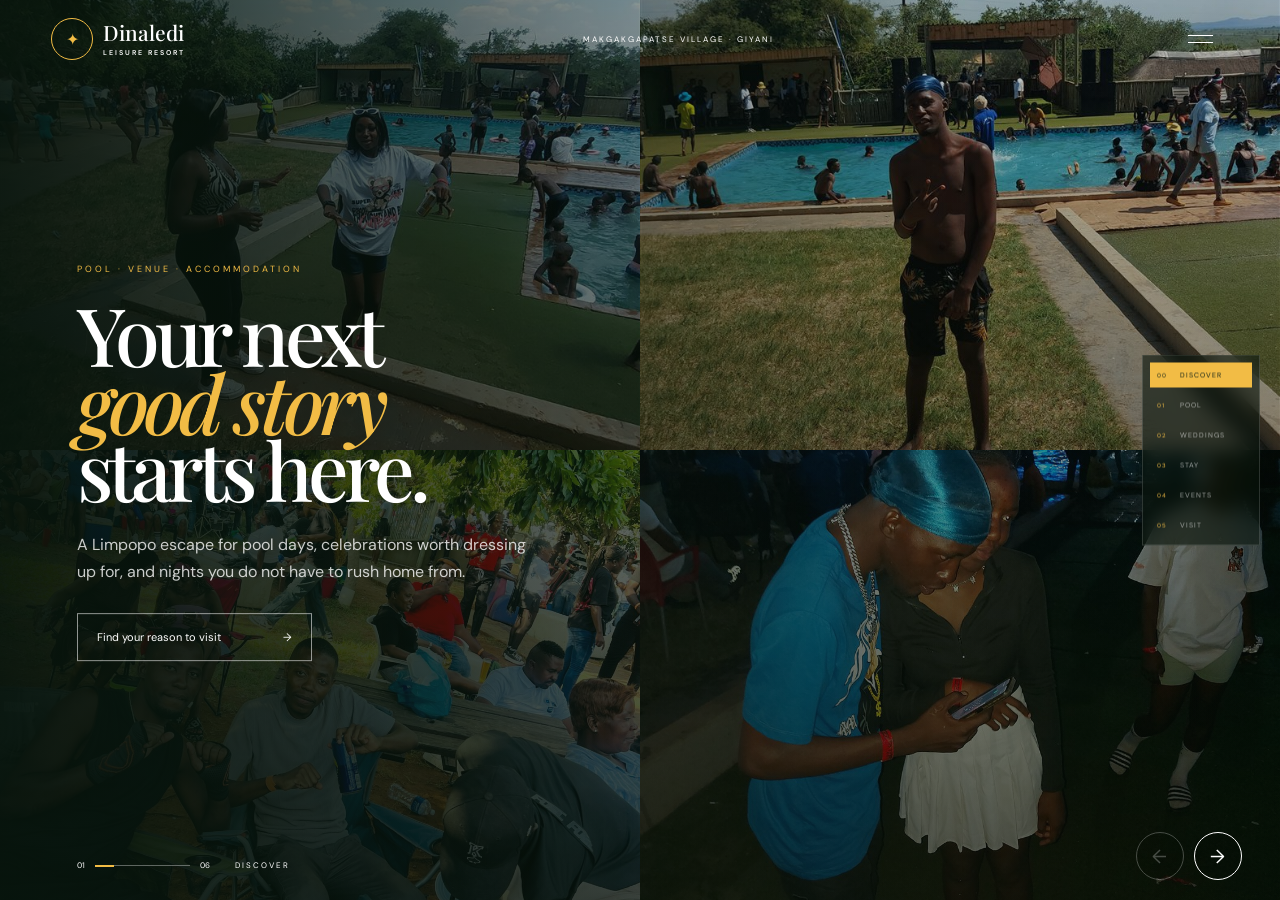
==== prop1/index.html @ 191783a1 "Present three distinct Dinaledi website proposals" ====
<!doctype html>
<html lang="en">
<head>
  <meta charset="UTF-8">
  <meta name="viewport" content="width=device-width,initial-scale=1">
  <meta name="theme-color" content="#14251a">
  <meta name="description" content="Swim, stay and celebrate at Dinaledi Leisure Resort — a wedding and event venue with pools and accommodation in Makgakgapatse Village, Giyani.">
  <title>Dinaledi Leisure Resort | Swim, Stay & Celebrate</title>
  <link rel="preconnect" href="https://fonts.googleapis.com">
  <link rel="preconnect" href="https://fonts.gstatic.com" crossorigin>
  <link href="https://fonts.googleapis.com/css2?family=DM+Sans:wght@400;500;600&family=Playfair+Display:ital,wght@0,500;1,500&display=swap" rel="stylesheet">
  <link rel="stylesheet" href="../experience.css">
  <link rel="stylesheet" href="../highres.css">
</head>
<body>
  <header>
    <a class="logo" href="#" data-go="0"><i>✦</i><span>Dinaledi<small>Leisure Resort</small></span></a>
    <p>Makgakgapatse Village · Giyani</p>
    <button class="menu-button" aria-label="Open experiences"><i></i><i></i></button>
  </header>

  <nav class="menu-panel" aria-label="Experiences">
    <p>Choose your Dinaledi</p>
    <button data-go="0">Discover</button><button data-go="1">Pool days</button><button data-go="2">Weddings & events</button><button data-go="3">Accommodation</button><button data-go="4">What's on</button><button data-go="5">Plan your visit</button>
  </nav>

  <main><div class="track" id="track">
    <section class="scene welcome">
      <div class="welcome-grid" aria-hidden="true"><i></i><i></i><i></i><i></i></div><div class="shade"></div>
      <div class="copy"><p class="eyebrow">Pool · Venue · Accommodation</p><h1>Your next<br><em>good story</em><br>starts here.</h1><p>A Limpopo escape for pool days, celebrations worth dressing up for, and nights you do not have to rush home from.</p><button class="action" data-next>Find your reason to visit <span>→</span></button></div>
    </section>

    <section class="scene swim">
      <div class="pool-photo"></div><div class="pool-tint"></div>
      <div class="copy"><p class="eyebrow">01 — Pool days</p><h2>Come back<br>for the <em>feeling.</em></h2><p>Blue water, open air and your favourite people. Make Dinaledi the plan when the next warm day arrives.</p><a class="action" href="tel:0769991323">Ask about pool visits <span>↗</span></a></div>
      <div class="ripple-zone" aria-label="Touch to make water ripples"><span>Touch the pool</span></div>
    </section>

    <section class="scene celebrate">
      <div class="celebrate-bg"></div><div class="shade"></div>
      <div class="copy wedding-copy"><p class="eyebrow">02 — Weddings & events</p><h2>Picture your<br><em>day here.</em></h2><p>Bring the vows, the music and everyone you love. Dinaledi gives your wedding or celebration room to feel alive.</p><div class="venue-points"><span>Wedding venue</span><span>Private celebrations</span><span>Group gatherings</span></div><a class="action" href="tel:0769991323">Ask about your date <span>↗</span></a></div>
      <div class="memory-board venue-board" aria-label="Dinaledi celebrations"><figure class="card c1"><img src="../images/unnamed (28).jpg" alt="Bride at Dinaledi"><figcaption>Your big day</figcaption></figure><figure class="card c2"><img src="../images/web/celebration-wide.jpg" alt="Guests celebrating at Dinaledi"><figcaption>Your guest list</figcaption></figure><figure class="card c3"><img src="../images/web/celebration-crowd.jpg" alt="An outdoor event at Dinaledi"><figcaption>Your atmosphere</figcaption></figure></div>
    </section>

    <section class="scene stay" id="stay">
      <div class="day-photo"></div><div class="night-photo"></div><div class="night-sky"></div><div class="shade"></div>
      <div class="copy"><p class="eyebrow">03 — Accommodation</p><h2>Stay after<br>the <em>last song.</em></h2><p>Turn the celebration, pool day or weekend away into an overnight stay. Call for current accommodation options and availability.</p><a class="action" href="tel:0769991323">Check availability <span>↗</span></a></div>
      <div class="time-control"><span>Day</span><input id="sunset" type="range" min="0" max="100" value="20" aria-label="Change from day to night"><span>Stars</span><small>Drag the day into night</small></div>
    </section>

    <section class="scene events">
      <div class="events-photo"></div><div class="events-shade"></div>
      <div class="events-intro"><p class="eyebrow">04 — Official noticeboard</p><h2>What’s<br><em>happening.</em></h2><p>Upcoming events, announcements and highlights from days already shared at Dinaledi.</p><a class="action" href="tel:0769991323">Ask what is coming <span>↗</span></a></div>
      <div class="poster-board">
        <article class="poster upcoming"><small>Upcoming</small><div><b>Next event</b><strong>Announcement<br>coming soon</strong><p>Official posters and booking details will appear here.</p></div><a href="tel:0769991323">Ask what’s next →</a></article>
        <article class="poster past"><img src="../images/web/gathering.jpg" alt="Past gathering at Dinaledi"><span><small>Past event</small><b>Dinaledi moments</b></span></article>
        <article class="poster past"><img src="../images/web/evening.jpg" alt="Evening event at Dinaledi"><span><small>Past event</small><b>After sunset</b></span></article>
      </div>
    </section>

    <section class="scene visit">
      <div class="visit-photo"></div><div class="shade"></div>
      <div class="visit-copy"><p class="eyebrow">05 — Make the plan</p><h2>See you at<br><em>Dinaledi.</em></h2><p>Makgakgapatse Village, R81, Giyani, 0826</p><div class="links"><a href="tel:0769991323"><small>Bookings & enquiries</small>076 999 1323 <b>↗</b></a><a href="https://www.google.com/maps/search/?api=1&query=Dinaledi+Leisure+Resort+Giyani" target="_blank" rel="noopener"><small>Get there</small>Open Google Maps <b>↗</b></a><a href="https://www.tiktok.com/@dinaledi54" target="_blank" rel="noopener"><small>Events & updates</small>@dinaledi54 <b>↗</b></a></div></div>
    </section>
  </div></main>

<nav class="journey-nav" aria-label="Jump to a service"><button class="active" data-go="0"><i>00</i>Discover</button><button data-go="1"><i>01</i>Pool</button><button data-go="2"><i>02</i>Weddings</button><button data-go="3"><i>03</i>Stay</button><button data-go="4"><i>04</i>Events</button><button data-go="5"><i>05</i>Visit</button></nav>
  <div class="progress"><span id="current">01</span><i><b id="bar"></b></i><span>06</span><p id="label">Discover</p></div>
  <button class="previous" aria-label="Previous experience">←</button><button class="next" aria-label="Next experience">→</button>
  <script src="../experience.js"></script>
</body>
</html>
---- experience.css ----
:root{--forest:#14251a;--sun:#f2bc45;--water:#5bc7d1;--cream:#f5edda;--night:0;--serif:"Playfair Display",serif;--sans:"DM Sans",sans-serif}*{box-sizing:border-box}html,body{margin:0;height:100%;overflow:hidden;background:var(--forest);color:white;font-family:var(--sans)}button,a{font:inherit;color:inherit}header{position:fixed;z-index:50;top:0;left:0;width:100%;height:78px;padding:0 4vw;display:flex;align-items:center;justify-content:space-between;pointer-events:none}header>*{pointer-events:auto}.logo{display:flex;align-items:center;gap:10px;text-decoration:none}.logo>i{width:42px;height:42px;border:1px solid var(--sun);border-radius:50%;display:grid;place-items:center;color:var(--sun);font-style:normal}.logo span{font:500 21px/1 var(--serif)}.logo small{display:block;font:600 7px var(--sans);letter-spacing:2px;text-transform:uppercase;margin-top:5px}header>p{text-transform:uppercase;font-size:8px;letter-spacing:2px}.menu-button{border:0;background:none;padding:10px}.menu-button i{display:block;width:25px;height:1px;background:white;margin:6px}.menu-panel{position:fixed;z-index:60;right:0;top:0;width:min(430px,100%);height:100%;padding:13vh 5vw;background:var(--sun);color:#14251a;display:flex;flex-direction:column;transform:translateX(100%);transition:.5s}.menu-panel.open{transform:none}.menu-panel p{text-transform:uppercase;letter-spacing:2px;font-size:8px}.menu-panel button{border:0;border-bottom:1px solid rgba(0,0,0,.25);background:none;text-align:left;padding:14px 0;font:500 35px var(--serif)}main,.track,.scene{height:100svh}.track{display:flex;width:500vw;transition:transform .9s cubic-bezier(.2,.8,.2,1)}.scene{position:relative;width:100vw;flex:0 0 100vw;overflow:hidden}.welcome-grid{position:absolute;inset:0;display:grid;grid-template-columns:1fr 1fr;grid-template-rows:1fr 1fr}.welcome-grid i{background-size:cover;background-position:center}.welcome-grid i:nth-child(1){background-image:url('images/thumbnail.jpg')}.welcome-grid i:nth-child(2){background-image:url('images/unnamed (17).jpg')}.welcome-grid i:nth-child(3){background-image:url('images/unnamed (9).jpg')}.welcome-grid i:nth-child(4){background-image:url('images/unnamed (19).jpg')}.shade{position:absolute;inset:0;background:linear-gradient(90deg,rgba(7,20,12,.94),rgba(7,20,12,.2) 75%),linear-gradient(0deg,rgba(5,12,7,.6),transparent)}.copy{position:absolute;z-index:5;left:6vw;top:50%;transform:translateY(-47%);width:45vw}.eyebrow{text-transform:uppercase;letter-spacing:3px;font-size:9px;color:var(--sun);margin:0 0 25px}.copy h1,.copy h2,.visit-copy h2{font:500 clamp(58px,7vw,110px)/.84 var(--serif);letter-spacing:-5px;margin:0 0 28px}.copy em,.visit-copy em{font-weight:500;color:var(--sun)}.copy>p:not(.eyebrow),.visit-copy>p:not(.eyebrow){max-width:470px;line-height:1.7;color:rgba(255,255,255,.78)}.action{display:flex;justify-content:space-between;width:235px;margin-top:27px;padding:16px 19px;border:1px solid rgba(255,255,255,.55);background:none;text-decoration:none;font-size:11px}.gesture{position:absolute;z-index:5;left:6vw;bottom:25px;text-transform:uppercase;letter-spacing:2px;font-size:8px}.gesture b{margin-left:15px;color:var(--sun)}.pool-photo,.pool-tint,.ripple-zone,.celebrate-bg,.day-photo,.night-photo,.night-sky,.visit-photo{position:absolute;inset:0}.pool-photo{background:url('images/unnamed (17).jpg') center/cover;filter:saturate(1.15)}.pool-tint{background:linear-gradient(90deg,rgba(2,31,37,.92),rgba(2,31,37,.12)),linear-gradient(0deg,rgba(1,22,28,.5),transparent)}.ripple-zone{z-index:4;left:52%;display:grid;place-items:center;cursor:crosshair}.ripple-zone>span{font-size:8px;text-transform:uppercase;letter-spacing:2px;border:1px solid rgba(255,255,255,.55);border-radius:50%;width:110px;height:110px;display:grid;place-items:center}.ripple{position:absolute;width:12px;height:12px;border:2px solid rgba(255,255,255,.8);border-radius:50%;transform:translate(-50%,-50%);animation:ripple 1.35s forwards;pointer-events:none}.celebrate-bg{background:url('images/unnamed (25).jpg') center/cover;filter:saturate(.8)}.memory-board{position:absolute;z-index:8;right:3vw;top:13vh;width:48vw;height:74vh}.card{position:absolute;margin:0;width:210px;padding:10px 10px 35px;background:white;color:#17211a;box-shadow:0 18px 45px rgba(0,0,0,.38);cursor:grab;touch-action:none;user-select:none}.card:active{cursor:grabbing}.card img{display:block;width:100%;height:245px;object-fit:cover;image-rendering:auto}.card figcaption{text-align:center;font:italic 500 16px var(--serif);margin-top:10px}.c1{left:5%;top:4%;transform:rotate(-7deg)}.c2{right:7%;top:0;transform:rotate(6deg)}.c3{left:24%;bottom:0;transform:rotate(4deg)}.c4{right:0;bottom:8%;transform:rotate(-5deg)}.day-photo{background:url('images/unnamed (9).jpg') center/cover}.night-photo{background:url('images/unnamed (27).jpg') center/cover;opacity:calc(var(--night)/100);filter:brightness(.32) saturate(.7)}.night-sky{opacity:calc(var(--night)/100);background-image:radial-gradient(circle at 15% 14%,white 0 1px,transparent 1.5px),radial-gradient(circle at 75% 10%,white 0 1px,transparent 1.5px),radial-gradient(circle at 88% 35%,white 0 1px,transparent 1.5px),radial-gradient(circle at 55% 25%,white 0 1px,transparent 1.5px)}.time-control{position:absolute;z-index:9;right:8vw;bottom:12vh;width:37vw;display:grid;grid-template-columns:auto 1fr auto;gap:15px;align-items:center;font-size:9px;text-transform:uppercase;letter-spacing:2px}.time-control input{width:100%;accent-color:var(--sun)}.time-control small{grid-column:1/4;text-align:center;color:var(--sun)}.visit-photo{background:url('images/thumbnail.jpg') center/cover}.visit-copy{position:absolute;z-index:5;left:7vw;right:7vw;top:50%;transform:translateY(-47%);display:grid;grid-template-columns:1fr 1fr;column-gap:9vw}.visit-copy .eyebrow,.visit-copy h2,.visit-copy>p{grid-column:1}.links{grid-column:2;grid-row:1/5;align-self:center}.links a{display:grid;grid-template-columns:1fr auto;padding:20px 0;border-top:1px solid rgba(255,255,255,.4);text-decoration:none;font:500 27px var(--serif)}.links small{grid-column:1/3;font:7px var(--sans);text-transform:uppercase;letter-spacing:2px;color:var(--sun)}.links b{font-weight:400}.progress{position:fixed;z-index:40;left:6vw;bottom:22px;display:flex;align-items:center;gap:10px;font-size:8px}.progress>i{width:95px;height:1px;background:rgba(255,255,255,.35)}.progress b{display:block;width:20%;height:2px;background:var(--sun);transition:.5s}.progress p{text-transform:uppercase;letter-spacing:2px;margin-left:15px}.next,.previous{position:fixed;z-index:40;bottom:20px;width:48px;height:48px;border-radius:50%;border:1px solid white;background:rgba(0,0,0,.1);font-size:19px}.next{right:3vw}.previous{right:calc(3vw + 58px)}.next:disabled,.previous:disabled{opacity:.25}@keyframes ripple{to{width:420px;height:420px;opacity:0}}@media(max-width:800px){header{height:64px;padding:0 18px}header>p{display:none}.logo>i{width:35px;height:35px}.logo span{font-size:18px}.copy{left:23px;right:23px;top:48%;width:auto}.copy h1,.copy h2,.visit-copy h2{font-size:clamp(44px,13vw,58px);line-height:.84;letter-spacing:-3px;margin-bottom:18px}.copy>p:not(.eyebrow),.visit-copy>p:not(.eyebrow){font-size:11px;line-height:1.55;max-width:330px}.eyebrow{font-size:7px;margin-bottom:16px}.action{width:195px;padding:12px 14px;margin-top:17px}.welcome-grid{grid-template-columns:1fr 1fr;grid-template-rows:1fr 1fr}.ripple-zone{left:0;top:50%}.memory-board{right:0;top:48%;width:100%;height:48%}.card{width:125px;padding:6px 6px 24px}.card img{height:135px}.card figcaption{font-size:11px;margin-top:5px}.c1{left:4%}.c2{right:5%}.c3{left:30%}.c4{right:4%}.time-control{left:23px;right:23px;bottom:20vh;width:auto}.visit-copy{left:23px;right:23px;display:block}.links{margin-top:28px}.links a{font-size:19px;padding:12px 0}.progress{left:14px;bottom:9px}.progress>i{width:55px}.progress p{display:none}.next,.previous{bottom:10px;width:43px;height:43px}.next{right:13px}.previous{right:64px}.menu-panel{padding:90px 25px}.menu-panel button{font-size:26px}.gesture{left:23px}}@media(prefers-reduced-motion:reduce){.track{transition:none}.ripple{animation:none}}
.gesture{display:none}
@media(max-width:800px){.copy h1,.copy h2,.visit-copy h2{font-size:clamp(38px,11vw,47px)}.shade{background:linear-gradient(90deg,rgba(7,20,12,.88),rgba(7,20,12,.55))}}
---- highres.css ----
/* High-resolution photography supplied by Dinaledi. */
.welcome-grid i:nth-child(1){background-image:url("images/web/arrival.jpg")}
.welcome-grid i:nth-child(2){background-image:url("images/web/pool-wide.jpg")}
.welcome-grid i:nth-child(3){background-image:url("images/web/gathering.jpg")}
.welcome-grid i:nth-child(4){background-image:url("images/web/evening.jpg")}
.pool-photo{background-image:url("images/web/pool-guest-1.jpg");background-position:center 38%}
.celebrate-bg{background-image:url("images/web/celebration-crowd.jpg");background-position:center 42%}
.day-photo{background-image:url("images/web/stay-guest.jpg");background-position:center 38%}
.night-photo{background-image:url("images/web/evening.jpg");background-position:center 45%}
.visit-photo{background-image:url("images/web/arrival.jpg");background-position:center 42%}

@media(max-width:760px){
  .pool-photo{background-position:58% center}
  .celebrate-bg{background-position:52% center}
  .day-photo{background-position:58% center}
  .visit-photo{background-position:55% center}
}

/* Sales-focused service journey and official event noticeboard. */
.track{width:600vw}
.welcome .copy h1{font-size:clamp(54px,6.3vw,96px)}
.venue-points{display:flex;flex-wrap:wrap;gap:7px;margin-top:18px}
.venue-points span{padding:7px 10px;border:1px solid rgba(255,255,255,.4);font-size:8px;letter-spacing:1px;text-transform:uppercase;background:rgba(10,24,15,.25)}
.venue-board .c1{left:12%;top:7%;width:190px}
.venue-board .c1 img{height:225px}
.venue-board .c2{right:3%;top:2%}
.venue-board .c3{left:31%;bottom:2%}
.events-photo,.events-shade{position:absolute;inset:0}
.events-photo{background:url("images/web/celebration-friends.jpg") center/cover}
.events-shade{background:linear-gradient(90deg,rgba(7,20,12,.97) 0 36%,rgba(7,20,12,.63) 62%,rgba(7,20,12,.4)),linear-gradient(0deg,rgba(5,12,7,.65),transparent)}
.events-intro{position:absolute;z-index:5;left:6vw;top:50%;transform:translateY(-48%);width:30vw}
.events-intro h2{font:500 clamp(55px,6.5vw,96px)/.85 var(--serif);letter-spacing:-4px;margin:0 0 24px}
.events-intro h2 em{font-weight:500;color:var(--sun)}
.events-intro>p:not(.eyebrow){line-height:1.65;color:rgba(255,255,255,.78)}
.poster-board{position:absolute;z-index:6;left:42vw;right:5vw;top:13vh;bottom:11vh;display:grid;grid-template-columns:1.15fr .85fr;grid-template-rows:1fr 1fr;gap:14px}
.poster{position:relative;overflow:hidden;border:1px solid rgba(255,255,255,.35);background:#f3b936;color:#14251a}
.poster.upcoming{grid-row:1/3;padding:28px;display:flex;flex-direction:column;justify-content:space-between}
.poster.upcoming>small,.poster small{text-transform:uppercase;letter-spacing:2px;font-size:7px}
.poster.upcoming div{border-top:1px solid rgba(20,37,26,.3);padding-top:22px}
.poster.upcoming b{display:block;text-transform:uppercase;letter-spacing:2px;font-size:8px;margin-bottom:15px}
.poster.upcoming strong{display:block;font:500 clamp(30px,3.4vw,52px)/.9 var(--serif)}
.poster.upcoming p{max-width:250px;font-size:11px;line-height:1.5}
.poster.upcoming a{color:#14251a;text-decoration:none;font-size:10px;font-weight:600}
.poster.past img{width:100%;height:100%;object-fit:cover;filter:brightness(.72)}
.poster.past span{position:absolute;left:17px;right:17px;bottom:15px;color:white}
.poster.past span b{display:block;font:500 22px var(--serif);margin-top:4px}

@media(max-width:800px){
  .welcome .copy h1{font-size:clamp(40px,11vw,48px)}
  .venue-points{max-width:310px;margin-top:12px}
  .venue-points span{font-size:6px;padding:5px 7px}
  .venue-board{top:53%;height:42%}
  .venue-board .c1{left:4%;top:2%;width:118px}.venue-board .c1 img{height:125px}
  .venue-board .c2{right:4%;top:0}.venue-board .c3{left:34%;bottom:0}
  .events-intro{left:23px;right:23px;top:12%;transform:none;width:auto}
  .events-intro h2{font-size:42px;line-height:.84;letter-spacing:-2px;margin-bottom:10px}
  .events-intro>p:not(.eyebrow){font-size:10px;max-width:310px;margin:0}
  .events-intro .action{display:none}
  .poster-board{left:23px;right:23px;top:46%;bottom:64px;grid-template-columns:1.15fr .85fr;gap:7px}
  .poster.upcoming{padding:15px}
  .poster.upcoming div{padding-top:10px}
  .poster.upcoming strong{font-size:23px}
  .poster.upcoming p{font-size:8px}
  .poster.past span{left:9px;bottom:8px}.poster.past span b{font-size:13px}
}
/* The whole service journey stays visible and directly accessible. */
.journey-nav{position:fixed;z-index:42;right:20px;top:50%;transform:translateY(-50%);display:flex;flex-direction:column;gap:5px;padding:7px;background:rgba(7,20,12,.58);backdrop-filter:blur(10px);border:1px solid rgba(255,255,255,.15)}
.journey-nav button{display:grid;grid-template-columns:23px 1fr;align-items:center;width:102px;padding:8px 7px;border:0;background:transparent;color:rgba(255,255,255,.58);text-align:left;font-size:7px;letter-spacing:1px;text-transform:uppercase;cursor:pointer;transition:.25s}
.journey-nav button i{font-style:normal;color:var(--sun);font-size:6px}
.journey-nav button.active{background:var(--sun);color:var(--forest)}
.journey-nav button.active i{color:var(--forest)}
@media(max-width:800px){
  .journey-nav{left:8px;right:8px;top:64px;transform:none;flex-direction:row;gap:1px;padding:4px;overflow:hidden}
  .journey-nav button{display:flex;flex:1;min-width:0;width:auto;padding:7px 2px;justify-content:center;font-size:5.5px;letter-spacing:0;text-align:center}
  .journey-nav button i{display:none}
  .progress{display:none}
}
@media(max-width:800px){.journey-nav{display:grid;width:calc(100vw - 16px);right:auto;grid-template-columns:repeat(6,minmax(0,1fr))}.journey-nav button{width:100%}}
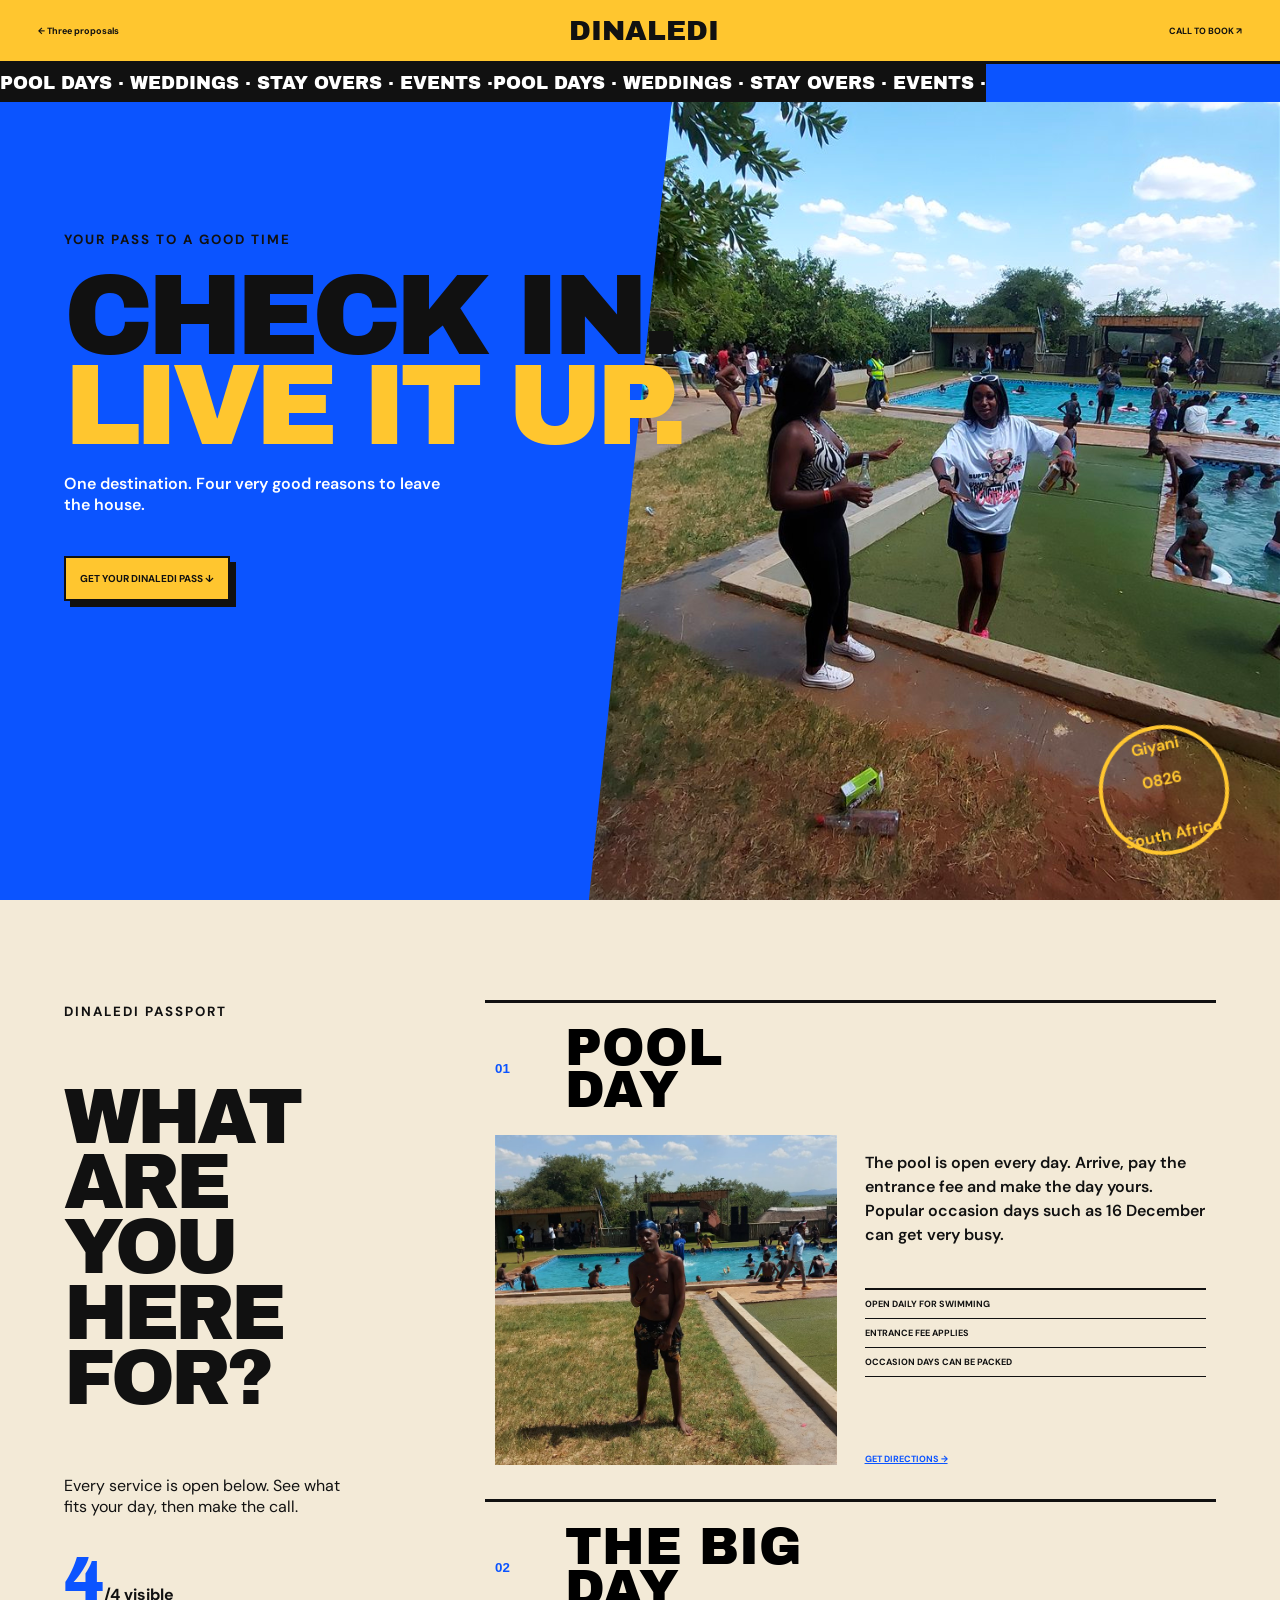
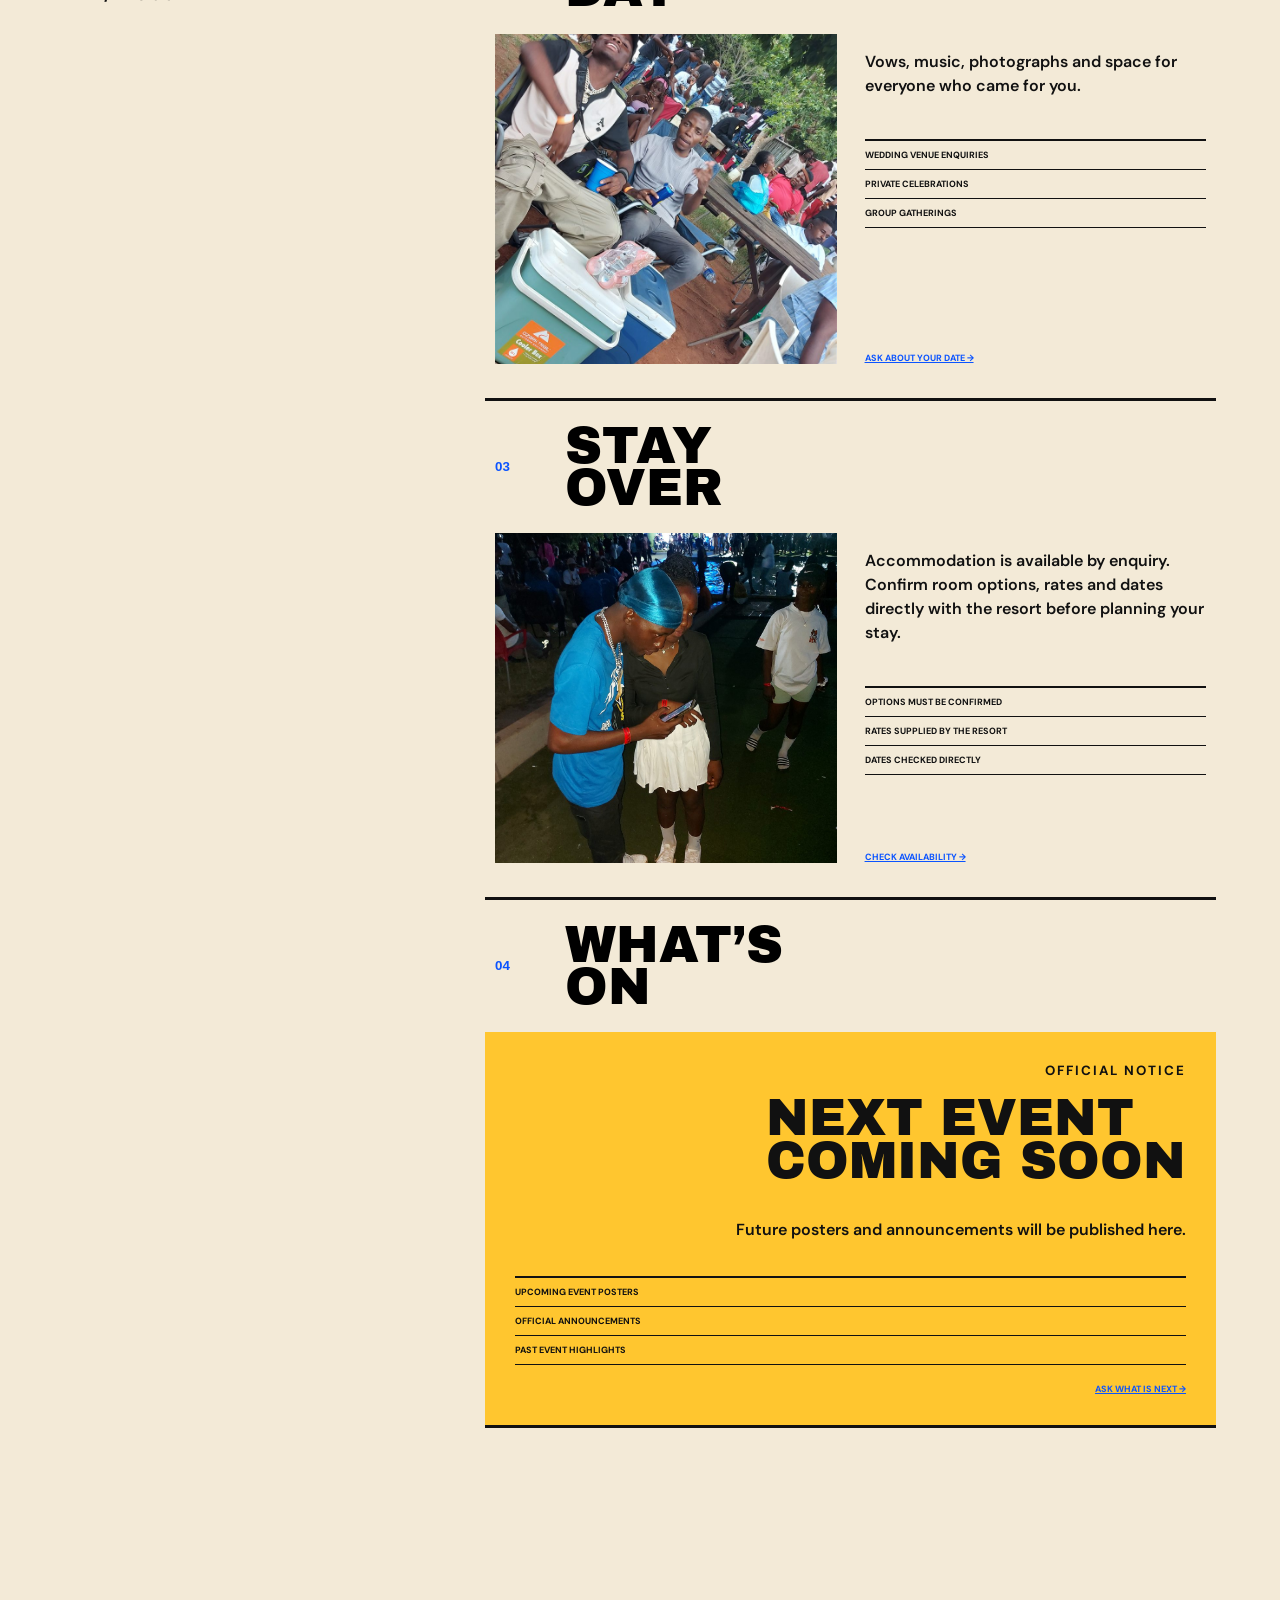
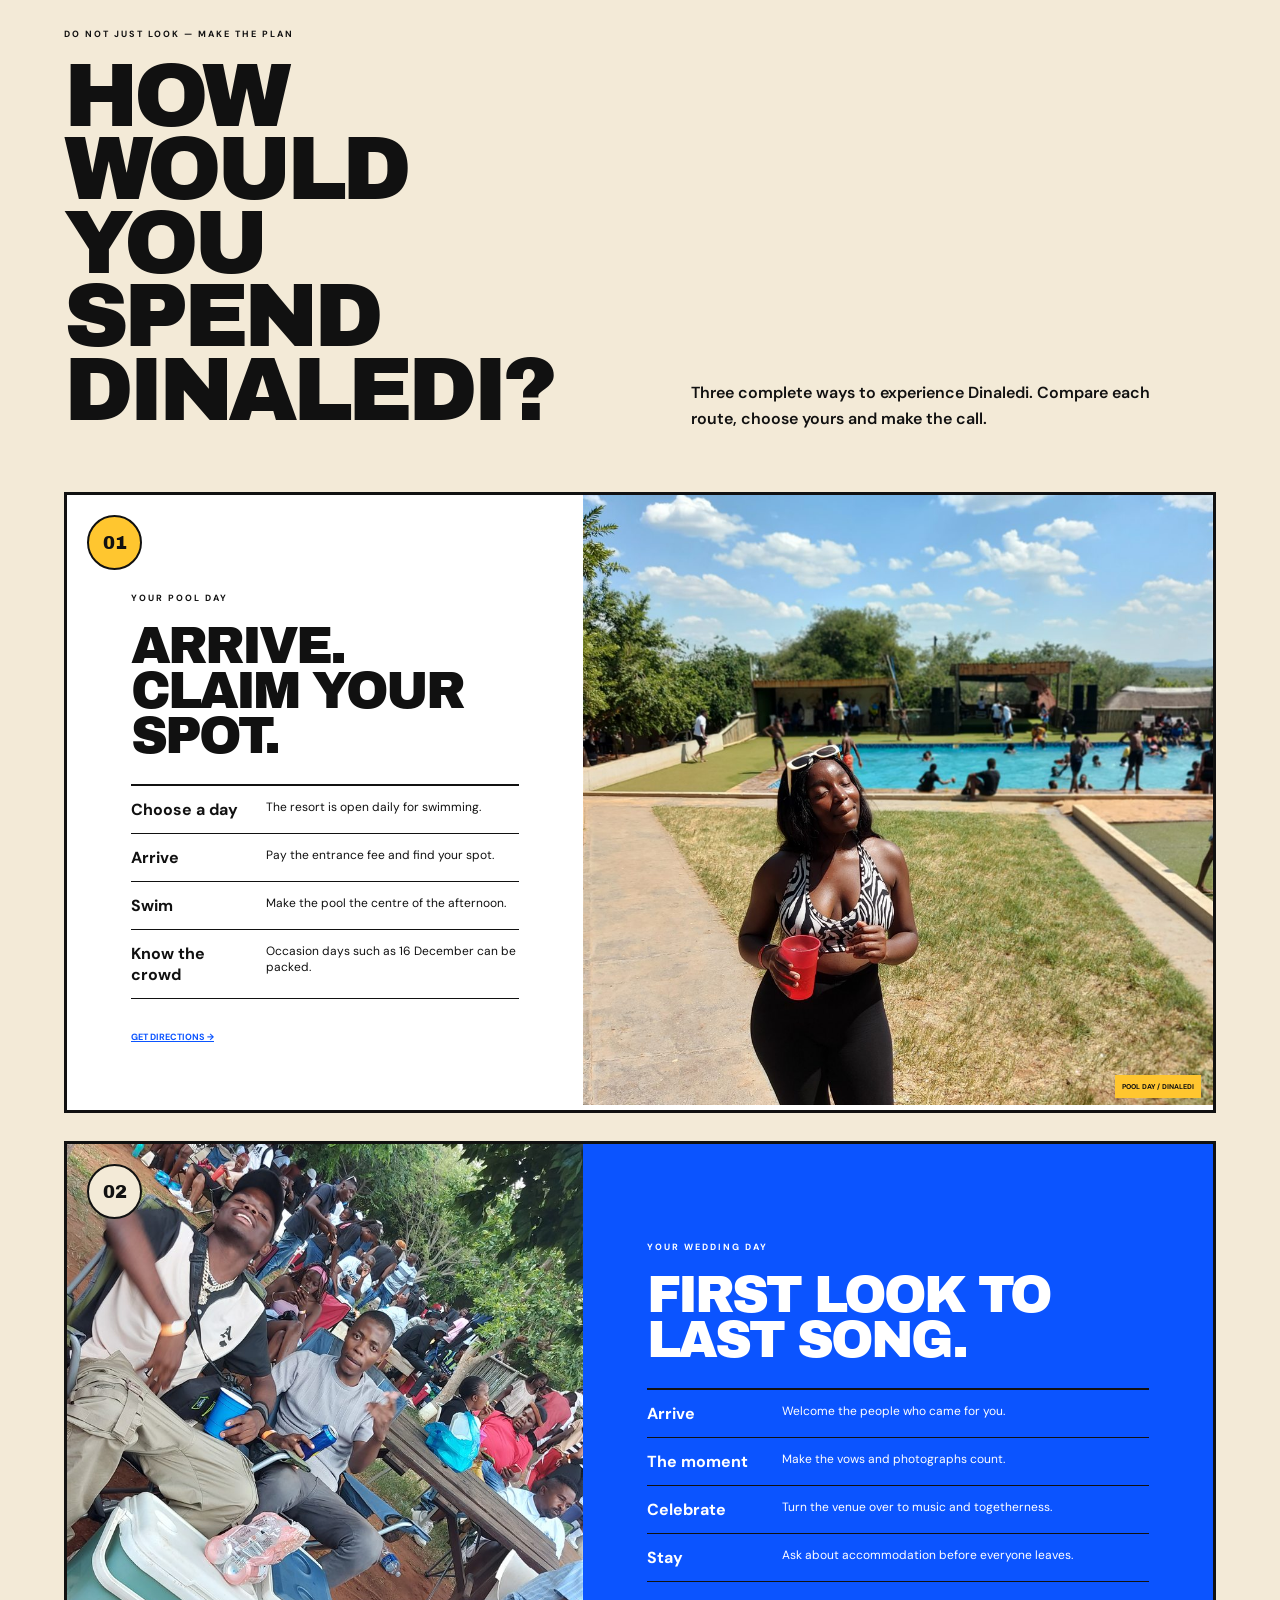
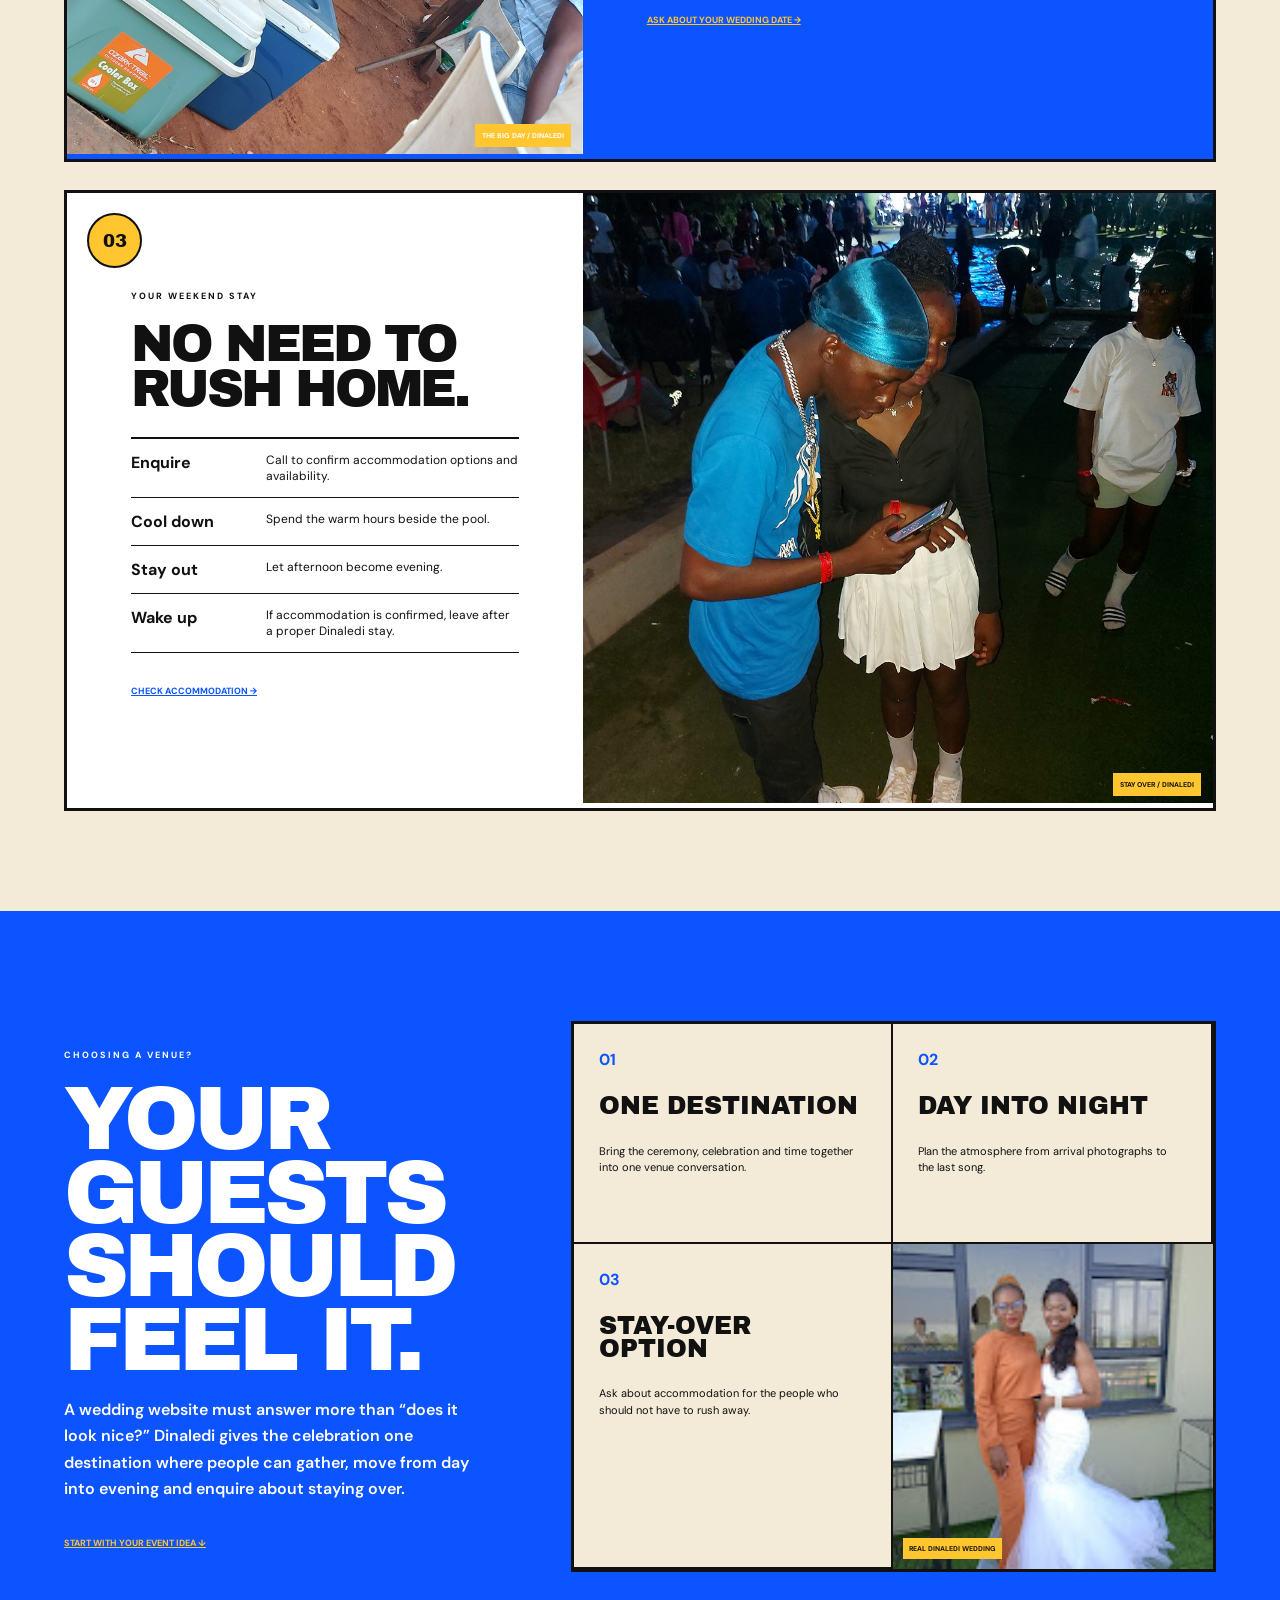
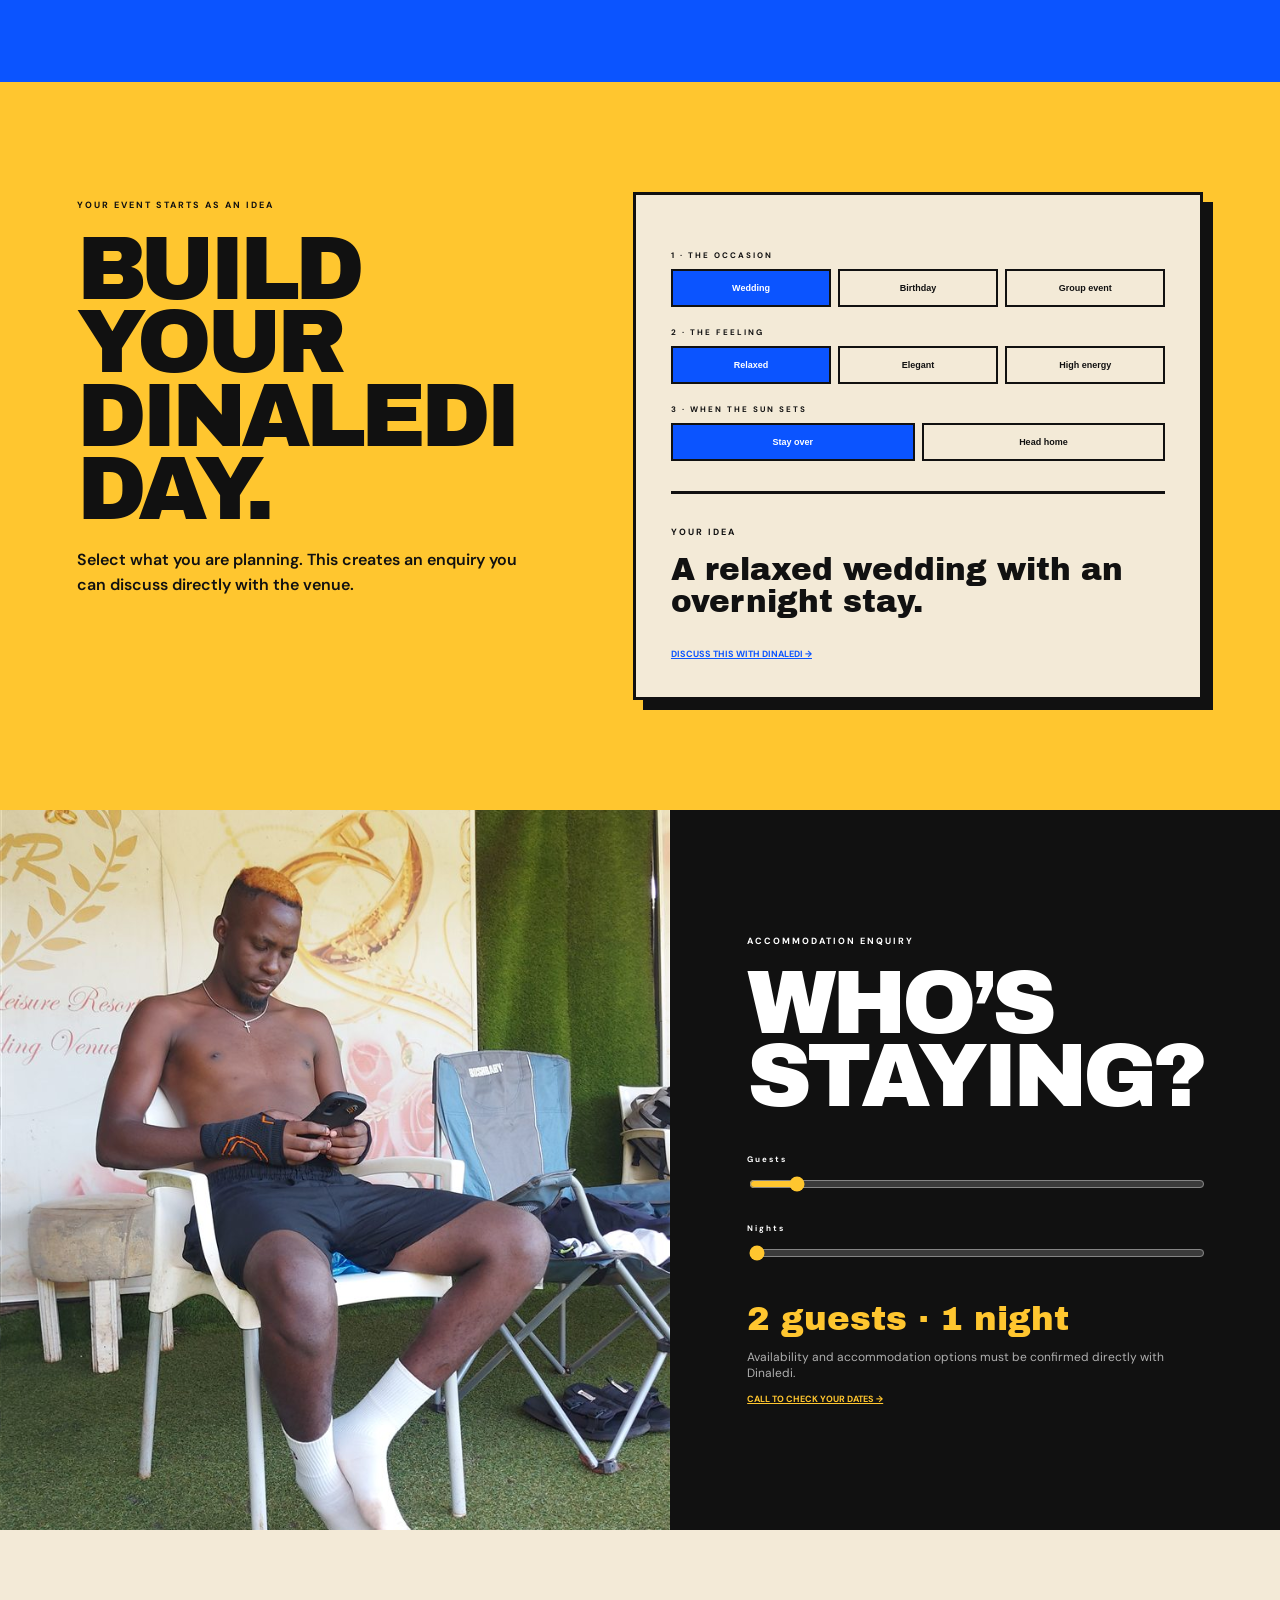
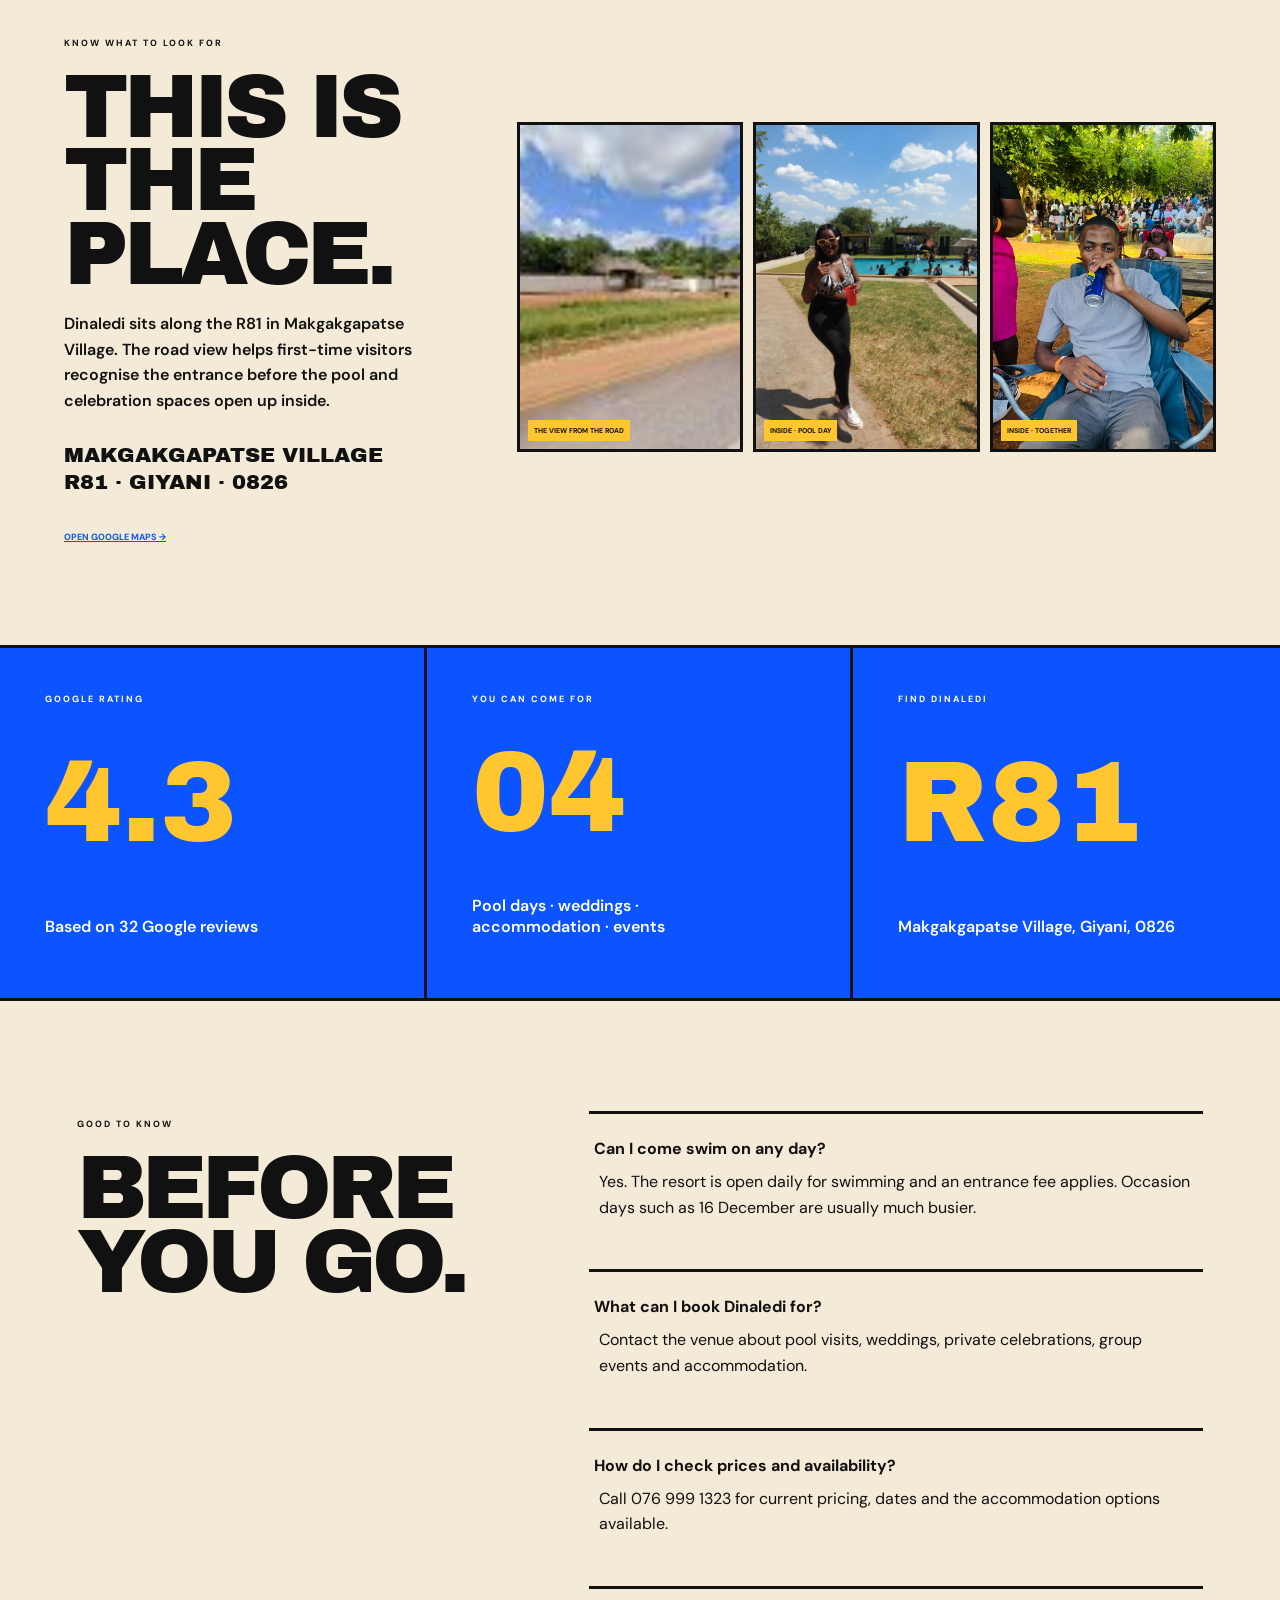
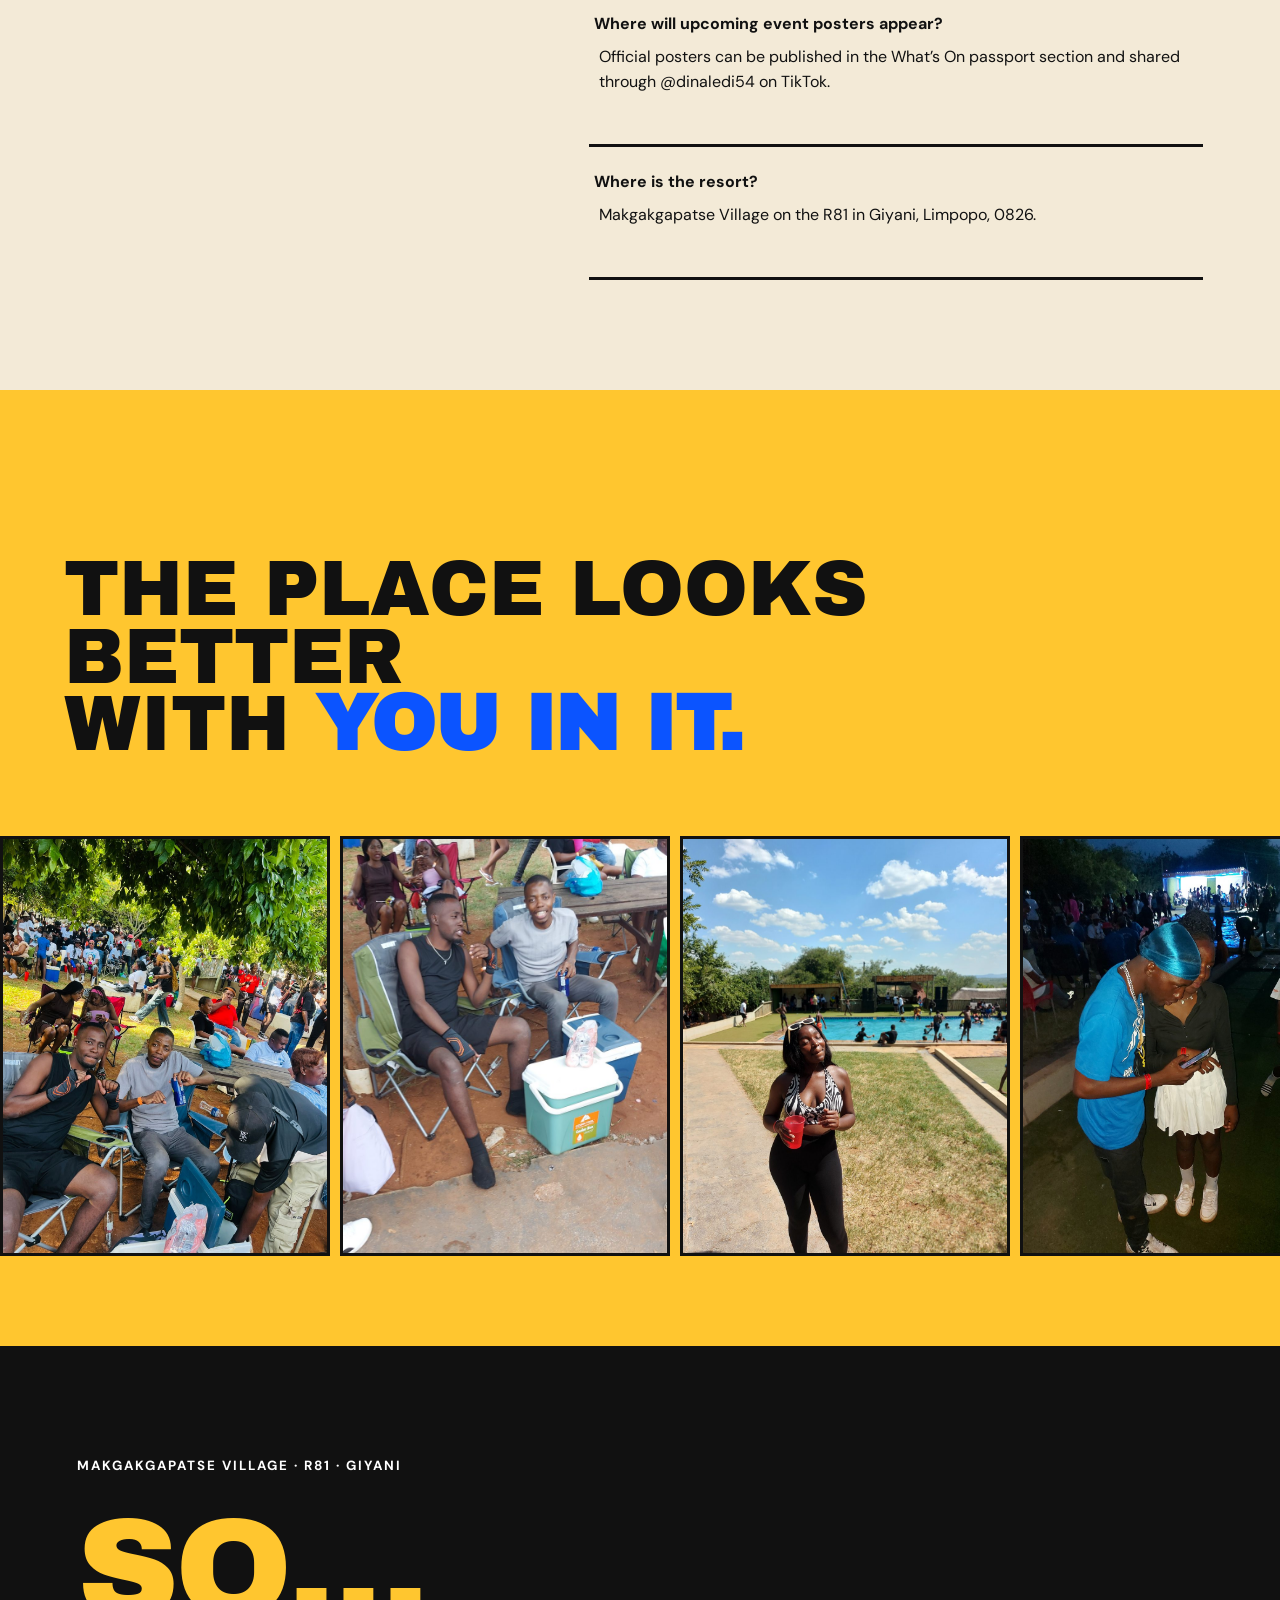
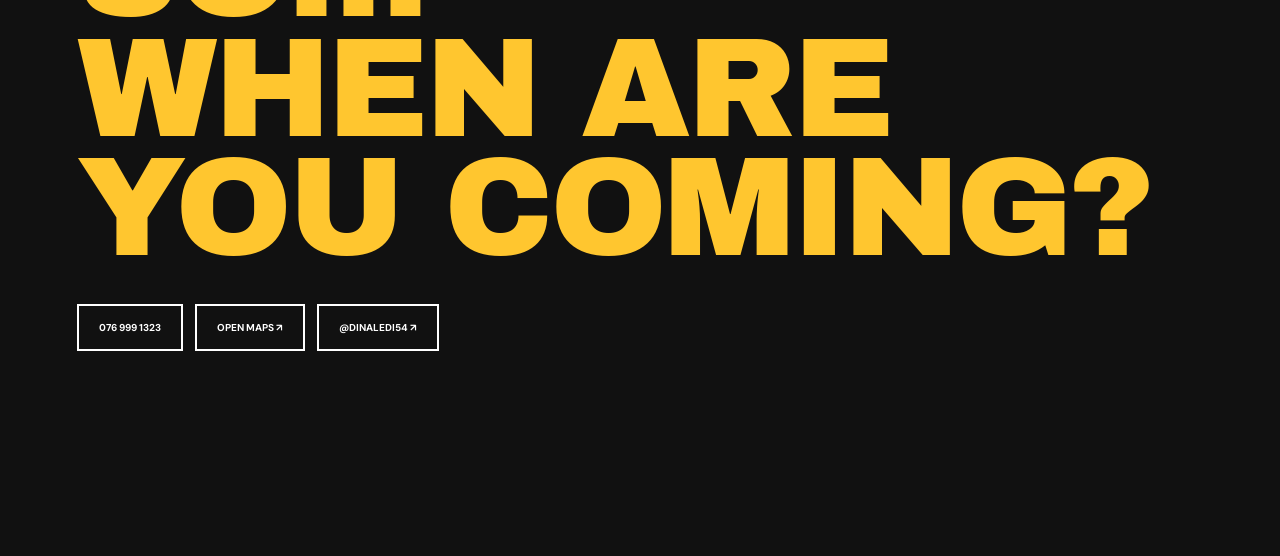
==== commit 09b363f6: "Rebuild the Dinaledi proposal lineup" ====
--- a/prop1/index.html
+++ b/prop1/index.html
@@ -1,72 +1,6 @@
-<!doctype html>
-<html lang="en">
-<head>
-  <meta charset="UTF-8">
-  <meta name="viewport" content="width=device-width,initial-scale=1">
-  <meta name="theme-color" content="#14251a">
-  <meta name="description" content="Swim, stay and celebrate at Dinaledi Leisure Resort — a wedding and event venue with pools and accommodation in Makgakgapatse Village, Giyani.">
-  <title>Dinaledi Leisure Resort | Swim, Stay & Celebrate</title>
-  <link rel="preconnect" href="https://fonts.googleapis.com">
-  <link rel="preconnect" href="https://fonts.gstatic.com" crossorigin>
-  <link href="https://fonts.googleapis.com/css2?family=DM+Sans:wght@400;500;600&family=Playfair+Display:ital,wght@0,500;1,500&display=swap" rel="stylesheet">
-  <link rel="stylesheet" href="../experience.css">
-  <link rel="stylesheet" href="../highres.css">
-</head>
-<body>
-  <header>
-    <a class="logo" href="#" data-go="0"><i>✦</i><span>Dinaledi<small>Leisure Resort</small></span></a>
-    <p>Makgakgapatse Village · Giyani</p>
-    <button class="menu-button" aria-label="Open experiences"><i></i><i></i></button>
-  </header>
-
-  <nav class="menu-panel" aria-label="Experiences">
-    <p>Choose your Dinaledi</p>
-    <button data-go="0">Discover</button><button data-go="1">Pool days</button><button data-go="2">Weddings & events</button><button data-go="3">Accommodation</button><button data-go="4">What's on</button><button data-go="5">Plan your visit</button>
-  </nav>
-
-  <main><div class="track" id="track">
-    <section class="scene welcome">
-      <div class="welcome-grid" aria-hidden="true"><i></i><i></i><i></i><i></i></div><div class="shade"></div>
-      <div class="copy"><p class="eyebrow">Pool · Venue · Accommodation</p><h1>Your next<br><em>good story</em><br>starts here.</h1><p>A Limpopo escape for pool days, celebrations worth dressing up for, and nights you do not have to rush home from.</p><button class="action" data-next>Find your reason to visit <span>→</span></button></div>
-    </section>
-
-    <section class="scene swim">
-      <div class="pool-photo"></div><div class="pool-tint"></div>
-      <div class="copy"><p class="eyebrow">01 — Pool days</p><h2>Come back<br>for the <em>feeling.</em></h2><p>Blue water, open air and your favourite people. Make Dinaledi the plan when the next warm day arrives.</p><a class="action" href="tel:0769991323">Ask about pool visits <span>↗</span></a></div>
-      <div class="ripple-zone" aria-label="Touch to make water ripples"><span>Touch the pool</span></div>
-    </section>
-
-    <section class="scene celebrate">
-      <div class="celebrate-bg"></div><div class="shade"></div>
-      <div class="copy wedding-copy"><p class="eyebrow">02 — Weddings & events</p><h2>Picture your<br><em>day here.</em></h2><p>Bring the vows, the music and everyone you love. Dinaledi gives your wedding or celebration room to feel alive.</p><div class="venue-points"><span>Wedding venue</span><span>Private celebrations</span><span>Group gatherings</span></div><a class="action" href="tel:0769991323">Ask about your date <span>↗</span></a></div>
-      <div class="memory-board venue-board" aria-label="Dinaledi celebrations"><figure class="card c1"><img src="../images/unnamed (28).jpg" alt="Bride at Dinaledi"><figcaption>Your big day</figcaption></figure><figure class="card c2"><img src="../images/web/celebration-wide.jpg" alt="Guests celebrating at Dinaledi"><figcaption>Your guest list</figcaption></figure><figure class="card c3"><img src="../images/web/celebration-crowd.jpg" alt="An outdoor event at Dinaledi"><figcaption>Your atmosphere</figcaption></figure></div>
-    </section>
-
-    <section class="scene stay" id="stay">
-      <div class="day-photo"></div><div class="night-photo"></div><div class="night-sky"></div><div class="shade"></div>
-      <div class="copy"><p class="eyebrow">03 — Accommodation</p><h2>Stay after<br>the <em>last song.</em></h2><p>Turn the celebration, pool day or weekend away into an overnight stay. Call for current accommodation options and availability.</p><a class="action" href="tel:0769991323">Check availability <span>↗</span></a></div>
-      <div class="time-control"><span>Day</span><input id="sunset" type="range" min="0" max="100" value="20" aria-label="Change from day to night"><span>Stars</span><small>Drag the day into night</small></div>
-    </section>
-
-    <section class="scene events">
-      <div class="events-photo"></div><div class="events-shade"></div>
-      <div class="events-intro"><p class="eyebrow">04 — Official noticeboard</p><h2>What’s<br><em>happening.</em></h2><p>Upcoming events, announcements and highlights from days already shared at Dinaledi.</p><a class="action" href="tel:0769991323">Ask what is coming <span>↗</span></a></div>
-      <div class="poster-board">
-        <article class="poster upcoming"><small>Upcoming</small><div><b>Next event</b><strong>Announcement<br>coming soon</strong><p>Official posters and booking details will appear here.</p></div><a href="tel:0769991323">Ask what’s next →</a></article>
-        <article class="poster past"><img src="../images/web/gathering.jpg" alt="Past gathering at Dinaledi"><span><small>Past event</small><b>Dinaledi moments</b></span></article>
-        <article class="poster past"><img src="../images/web/evening.jpg" alt="Evening event at Dinaledi"><span><small>Past event</small><b>After sunset</b></span></article>
-      </div>
-    </section>
-
-    <section class="scene visit">
-      <div class="visit-photo"></div><div class="shade"></div>
-      <div class="visit-copy"><p class="eyebrow">05 — Make the plan</p><h2>See you at<br><em>Dinaledi.</em></h2><p>Makgakgapatse Village, R81, Giyani, 0826</p><div class="links"><a href="tel:0769991323"><small>Bookings & enquiries</small>076 999 1323 <b>↗</b></a><a href="https://www.google.com/maps/search/?api=1&query=Dinaledi+Leisure+Resort+Giyani" target="_blank" rel="noopener"><small>Get there</small>Open Google Maps <b>↗</b></a><a href="https://www.tiktok.com/@dinaledi54" target="_blank" rel="noopener"><small>Events & updates</small>@dinaledi54 <b>↗</b></a></div></div>
-    </section>
-  </div></main>
-
-<nav class="journey-nav" aria-label="Jump to a service"><button class="active" data-go="0"><i>00</i>Discover</button><button data-go="1"><i>01</i>Pool</button><button data-go="2"><i>02</i>Weddings</button><button data-go="3"><i>03</i>Stay</button><button data-go="4"><i>04</i>Events</button><button data-go="5"><i>05</i>Visit</button></nav>
-  <div class="progress"><span id="current">01</span><i><b id="bar"></b></i><span>06</span><p id="label">Discover</p></div>
-  <button class="previous" aria-label="Previous experience">←</button><button class="next" aria-label="Next experience">→</button>
-  <script src="../experience.js"></script>
-</body>
-</html>
+<!doctype html><html lang="en"><head><meta charset="UTF-8"><meta name="viewport" content="width=device-width,initial-scale=1"><title>Proposal 1 — Dinaledi Passport</title><link rel="preconnect" href="https://fonts.googleapis.com"><link rel="preconnect" href="https://fonts.gstatic.com" crossorigin><link href="https://fonts.googleapis.com/css2?family=Archivo+Black&family=DM+Sans:wght@400;600;700&display=swap" rel="stylesheet"><link rel="stylesheet" href="style.css"><link rel="stylesheet" href="extended.css"><link rel="stylesheet" href="mobile-fix.css"><link rel="stylesheet" href="revised.css"><link rel="stylesheet" href="ux-audit.css"></head><body><header><a href="..">← Three proposals</a><b>DINALEDI</b><a href="tel:0769991323">CALL TO BOOK ↗</a></header><main><section class="hero"><div class="marquee"><span>POOL DAYS · WEDDINGS · STAY OVERS · EVENTS · </span><span>POOL DAYS · WEDDINGS · STAY OVERS · EVENTS · </span></div><div class="hero-photo"></div><div class="hero-copy"><small>YOUR PASS TO A GOOD TIME</small><h1>CHECK IN.<br><i>LIVE IT UP.</i></h1><p>One destination. Four very good reasons to leave the house.</p><a href="#passport">GET YOUR DINALEDI PASS ↓</a></div><div class="stamp">Giyani<br><b>0826</b><br>South Africa</div></section><section id="passport" class="passport"><aside><small>DINALEDI PASSPORT</small><h2>WHAT ARE<br>YOU HERE FOR?</h2><p>Every service is open below. See what fits your day, then make the call.</p><div class="counter"><b id="count">4</b>/4 visible</div></aside><div class="passes"><article data-pass="pool"><button><span>01</span><b>POOL<br>DAY</b><i>OPEN +</i></button><div><img src="../images/web/pool-wide.jpg" alt="Dinaledi pool"><p>The pool is open every day. Arrive, pay the entrance fee and make the day yours. Popular occasion days such as 16 December can get very busy.</p><ul class="pass-facts"><li>Open daily for swimming</li><li>Entrance fee applies</li><li>Occasion days can be packed</li></ul><a href="https://www.google.com/maps/search/?api=1&query=Dinaledi+Leisure+Resort+Giyani">GET DIRECTIONS →</a></div></article><article data-pass="wedding"><button><span>02</span><b>THE BIG<br>DAY</b><i>OPEN +</i></button><div><img src="../images/web/celebration-wide.jpg" alt="Dinaledi celebration"><p>Vows, music, photographs and space for everyone who came for you.</p><ul class="pass-facts"><li>Wedding venue enquiries</li><li>Private celebrations</li><li>Group gatherings</li></ul><a href="tel:0769991323">ASK ABOUT YOUR DATE →</a></div></article><article data-pass="stay"><button><span>03</span><b>STAY<br>OVER</b><i>OPEN +</i></button><div><img src="../images/web/evening.jpg" alt="Dinaledi evening"><p>Accommodation is available by enquiry. Confirm room options, rates and dates directly with the resort before planning your stay.</p><ul class="pass-facts"><li>Options must be confirmed</li><li>Rates supplied by the resort</li><li>Dates checked directly</li></ul><a href="tel:0769991323">CHECK AVAILABILITY →</a></div></article><article data-pass="events"><button><span>04</span><b>WHAT’S<br>ON</b><i>OPEN +</i></button><div class="poster"><small>OFFICIAL NOTICE</small><strong>NEXT EVENT<br>COMING SOON</strong><p>Future posters and announcements will be published here.</p><ul class="pass-facts"><li>Upcoming event posters</li><li>Official announcements</li><li>Past event highlights</li></ul><a href="tel:0769991323">ASK WHAT IS NEXT →</a></div></article></div></section><section class="itinerary"><div class="itinerary-head"><small>DO NOT JUST LOOK — MAKE THE PLAN</small><h2>HOW WOULD<br>YOU SPEND<br>DINALEDI?</h2><p>Three complete ways to experience Dinaledi. Compare each route, choose yours and make the call.</p></div><div class="route-stack"><article class="route-card"><div class="route-number">01</div><div class="route-content"><small>YOUR POOL DAY</small><h3>ARRIVE. CLAIM YOUR SPOT.</h3><ol><li><b>Choose a day</b><span>The resort is open daily for swimming.</span></li><li><b>Arrive</b><span>Pay the entrance fee and find your spot.</span></li><li><b>Swim</b><span>Make the pool the centre of the afternoon.</span></li><li><b>Know the crowd</b><span>Occasion days such as 16 December can be packed.</span></li></ol><a href="https://www.google.com/maps/search/?api=1&query=Dinaledi+Leisure+Resort+Giyani">GET DIRECTIONS →</a></div><figure><img src="../images/web/pool-guest-1.jpg" alt="Pool day at Dinaledi"><figcaption>POOL DAY / DINALEDI</figcaption></figure></article><article class="route-card wedding-route"><div class="route-number">02</div><figure><img src="../images/web/celebration-wide.jpg" alt="Wedding day at Dinaledi"><figcaption>THE BIG DAY / DINALEDI</figcaption></figure><div class="route-content"><small>YOUR WEDDING DAY</small><h3>FIRST LOOK TO LAST SONG.</h3><ol><li><b>Arrive</b><span>Welcome the people who came for you.</span></li><li><b>The moment</b><span>Make the vows and photographs count.</span></li><li><b>Celebrate</b><span>Turn the venue over to music and togetherness.</span></li><li><b>Stay</b><span>Ask about accommodation before everyone leaves.</span></li></ol><a href="tel:0769991323">ASK ABOUT YOUR WEDDING DATE →</a></div></article><article class="route-card"><div class="route-number">03</div><div class="route-content"><small>YOUR WEEKEND STAY</small><h3>NO NEED TO RUSH HOME.</h3><ol><li><b>Enquire</b><span>Call to confirm accommodation options and availability.</span></li><li><b>Cool down</b><span>Spend the warm hours beside the pool.</span></li><li><b>Stay out</b><span>Let afternoon become evening.</span></li><li><b>Wake up</b><span>If accommodation is confirmed, leave after a proper Dinaledi stay.</span></li></ol><a href="tel:0769991323">CHECK ACCOMMODATION →</a></div><figure><img src="../images/web/evening.jpg" alt="Weekend stay at Dinaledi"><figcaption>STAY OVER / DINALEDI</figcaption></figure></article></div></section>
+<section class="venue-decision"><div class="decision-copy"><small>CHOOSING A VENUE?</small><h2>YOUR GUESTS<br>SHOULD FEEL IT.</h2><p>A wedding website must answer more than “does it look nice?” Dinaledi gives the celebration one destination where people can gather, move from day into evening and enquire about staying over.</p><a href="#build-day">START WITH YOUR EVENT IDEA ↓</a></div><div class="decision-grid"><article><b>01</b><h3>ONE DESTINATION</h3><p>Bring the ceremony, celebration and time together into one venue conversation.</p></article><article><b>02</b><h3>DAY INTO NIGHT</h3><p>Plan the atmosphere from arrival photographs to the last song.</p></article><article><b>03</b><h3>STAY-OVER OPTION</h3><p>Ask about accommodation for the people who should not have to rush away.</p></article><figure><img src="../images/unnamed (28).jpg" alt="Bride at Dinaledi"><figcaption>REAL DINALEDI WEDDING</figcaption></figure></div></section>
+<section class="builder" id="build-day"><div class="builder-copy"><small>YOUR EVENT STARTS AS AN IDEA</small><h2>BUILD YOUR<br>DINALEDI DAY.</h2><p>Select what you are planning. This creates an enquiry you can discuss directly with the venue.</p></div><div class="builder-card"><label>1 · THE OCCASION</label><div class="pick" data-pick="occasion"><button class="selected">Wedding</button><button>Birthday</button><button>Group event</button></div><label>2 · THE FEELING</label><div class="pick" data-pick="mood"><button class="selected">Relaxed</button><button>Elegant</button><button>High energy</button></div><label>3 · WHEN THE SUN SETS</label><div class="pick" data-pick="finish"><button class="selected">Stay over</button><button>Head home</button></div><div class="idea"><small>YOUR IDEA</small><strong id="idea">A relaxed wedding with an overnight stay.</strong><a href="tel:0769991323">DISCUSS THIS WITH DINALEDI →</a></div></div></section>
+<section class="stay-planner"><div class="stay-photo"></div><div class="stay-form"><small>ACCOMMODATION ENQUIRY</small><h2>WHO’S<br>STAYING?</h2><label>Guests <input id="guests" type="range" min="1" max="12" value="2"></label><label>Nights <input id="nights" type="range" min="1" max="7" value="1"></label><strong id="stay-summary">2 guests · 1 night</strong><p>Availability and accommodation options must be confirmed directly with Dinaledi.</p><a href="tel:0769991323">CALL TO CHECK YOUR DATES →</a></div></section>
+<section class="arrival-guide"><div class="arrival-copy"><small>KNOW WHAT TO LOOK FOR</small><h2>THIS IS<br>THE PLACE.</h2><p>Dinaledi sits along the R81 in Makgakgapatse Village. The road view helps first-time visitors recognise the entrance before the pool and celebration spaces open up inside.</p><address>MAKGAKGAPATSE VILLAGE<br>R81 · GIYANI · 0826</address><a href="https://www.google.com/maps/search/?api=1&query=Dinaledi+Leisure+Resort+Giyani">OPEN GOOGLE MAPS →</a></div><div class="arrival-gallery"><figure class="street"><img src="../images/thumbnail.jpg" alt="Dinaledi Leisure Resort seen from the R81"><figcaption>THE VIEW FROM THE ROAD</figcaption></figure><figure><img src="../images/web/pool-guest-2.jpg" alt="A guest beside the Dinaledi pool"><figcaption>INSIDE · POOL DAY</figcaption></figure><figure><img src="../images/web/guest-portrait.jpg" alt="Guests gathered beneath the trees at Dinaledi"><figcaption>INSIDE · TOGETHER</figcaption></figure></div></section><section class="facts"><article><small>GOOGLE RATING</small><b>4.3</b><p>Based on 32 Google reviews</p></article><article><small>YOU CAN COME FOR</small><b>04</b><p>Pool days · weddings · accommodation · events</p></article><article><small>FIND DINALEDI</small><b>R81</b><p>Makgakgapatse Village, Giyani, 0826</p></article></section>
+<section class="questions"><div><small>GOOD TO KNOW</small><h2>BEFORE<br>YOU GO.</h2></div><div class="faq"><article><h3>Can I come swim on any day?</h3><p>Yes. The resort is open daily for swimming and an entrance fee applies. Occasion days such as 16 December are usually much busier.</p></article><article><h3>What can I book Dinaledi for?</h3><p>Contact the venue about pool visits, weddings, private celebrations, group events and accommodation.</p></article><article><h3>How do I check prices and availability?</h3><p>Call 076 999 1323 for current pricing, dates and the accommodation options available.</p></article><article><h3>Where will upcoming event posters appear?</h3><p>Official posters can be published in the What’s On passport section and shared through @dinaledi54 on TikTok.</p></article><article><h3>Where is the resort?</h3><p>Makgakgapatse Village on the R81 in Giyani, Limpopo, 0826.</p></article></div></section><section class="proof"><p>THE PLACE LOOKS BETTER<br>WITH <b>YOU IN IT.</b></p><div class="strip"><img src="../images/web/gathering.jpg" alt="Dinaledi guests"><img src="../images/web/celebration-friends.jpg" alt="Friends at Dinaledi"><img src="../images/web/pool-guest-1.jpg" alt="Pool day"><img src="../images/web/evening.jpg" alt="Night event"></div></section><section class="finish"><small>MAKGAKGAPATSE VILLAGE · R81 · GIYANI</small><h2>SO…<br>WHEN ARE<br>YOU COMING?</h2><div><a href="tel:0769991323">076 999 1323</a><a href="https://www.google.com/maps/search/?api=1&query=Dinaledi+Leisure+Resort+Giyani">OPEN MAPS ↗</a><a href="https://www.tiktok.com/@dinaledi54">@DINALEDI54 ↗</a></div></section></main><script src="script.js"></script></body></html>
--- a/prop1/style.css
+++ b/prop1/style.css
@@ -0,0 +1 @@
+:root{--yellow:#ffc62f;--blue:#0b54ff;--ink:#111;--paper:#f3ead7}*{box-sizing:border-box}html{scroll-behavior:smooth}body{margin:0;background:var(--paper);color:var(--ink);font-family:"DM Sans",sans-serif}header{position:fixed;z-index:60;left:0;right:0;top:0;height:64px;padding:0 3vw;display:flex;align-items:center;justify-content:space-between;background:var(--yellow);border-bottom:3px solid var(--ink)}header a{color:var(--ink);font-size:9px;font-weight:700;text-decoration:none}header b{font:28px "Archivo Black"}.hero{position:relative;min-height:100svh;padding-top:64px;background:var(--blue);overflow:hidden}.marquee{height:38px;display:flex;width:max-content;background:var(--ink);color:white;font:18px "Archivo Black";line-height:38px;animation:run 14s linear infinite}.marquee span{white-space:nowrap}@keyframes run{to{translate:-50%}}.hero-photo{position:absolute;right:0;top:102px;bottom:0;width:54%;background:url("../images/web/arrival.jpg") center/cover;filter:saturate(1.2);clip-path:polygon(12% 0,100% 0,100% 100%,0 100%)}.hero-copy{position:relative;z-index:3;padding:14vh 5vw;width:60%}.hero-copy small,.passport small,.finish small{font-weight:700;letter-spacing:2px}.hero h1{font:clamp(64px,9vw,140px)/.78 "Archivo Black";letter-spacing:-7px;margin:22px 0}.hero h1 i{color:var(--yellow);font-style:normal}.hero p{max-width:390px;color:white;font-weight:600}.hero-copy a{display:inline-block;margin-top:25px;padding:14px;background:var(--yellow);color:var(--ink);font-weight:700;text-decoration:none;font-size:10px;border:2px solid var(--ink);box-shadow:6px 6px 0 var(--ink)}.stamp{position:absolute;z-index:4;right:4vw;bottom:5vh;width:130px;height:130px;border:4px solid var(--yellow);border-radius:50%;display:grid;place-items:center;text-align:center;color:var(--yellow);font-weight:700;rotate:-12deg}.passport{min-height:100svh;padding:100px 5vw;display:grid;grid-template-columns:31% 1fr;gap:5vw}.passport aside{position:sticky;top:100px;height:max-content}.passport h2,.finish h2{font:clamp(48px,6vw,90px)/.85 "Archivo Black";letter-spacing:-4px}.passport aside p{max-width:300px}.counter{margin-top:30px;font-weight:700}.counter b{font:60px "Archivo Black";color:var(--blue)}.passes{border-top:3px solid var(--ink)}.passes article{border-bottom:3px solid var(--ink)}.passes button{width:100%;border:0;background:none;display:grid;grid-template-columns:70px 1fr auto;align-items:center;text-align:left;padding:24px 10px;cursor:pointer}.passes button span{font-weight:700;color:var(--blue)}.passes button b{font:clamp(29px,4vw,55px)/.82 "Archivo Black"}.passes button i{font-style:normal;font-size:9px;font-weight:700}.passes article>div{display:none;padding:0 10px 30px;grid-template-columns:1fr 1fr;gap:25px;align-items:end}.passes article.open>div{display:grid}.passes img{width:100%;height:330px;object-fit:cover}.passes article p{font-weight:600;line-height:1.5}.passes article a{color:var(--blue);font-size:9px;font-weight:700}.poster{background:var(--yellow);padding:30px!important;min-height:330px;display:none!important}.open .poster{display:flex!important;flex-direction:column;justify-content:space-between}.poster strong{font:clamp(35px,4vw,60px)/.85 "Archivo Black"}.proof{padding:90px 0;background:var(--yellow);overflow:hidden}.proof>p{padding:0 5vw;font:clamp(45px,6vw,85px)/.88 "Archivo Black"}.proof>p b{color:var(--blue)}.strip{display:flex;gap:10px;width:max-content;animation:run 28s linear infinite}.strip img{width:330px;height:420px;object-fit:cover;border:3px solid var(--ink)}.finish{min-height:90svh;padding:12vh 6vw;background:var(--ink);color:white}.finish h2{font-size:clamp(70px,11vw,160px);margin:35px 0;color:var(--yellow)}.finish div{display:flex;gap:12px}.finish a{padding:15px 20px;border:2px solid white;color:white;text-decoration:none;font-size:10px;font-weight:700}@media(max-width:760px){header{padding:0 12px}header b{font-size:20px}.hero-photo{top:102px;width:100%;opacity:.45;clip-path:none}.hero-copy{width:100%;padding:16vh 20px}.hero h1{font-size:58px;letter-spacing:-4px}.stamp{width:95px;height:95px}.passport{display:block;padding:75px 18px}.passport aside{position:relative;top:0;margin-bottom:45px}.passes button{grid-template-columns:35px 1fr auto}.passes article>div{grid-template-columns:1fr}.passes img{height:280px}.proof{padding:60px 0}.strip img{width:240px;height:320px}.finish{padding:80px 20px}.finish h2{font-size:65px;letter-spacing:-3px}.finish div{flex-direction:column}.finish a{text-align:center}}
--- a/prop1/extended.css
+++ b/prop1/extended.css
@@ -0,0 +1 @@
+.reasons{padding:100px 5vw;background:#f3ead7}.reason-title{max-width:850px;margin-bottom:70px}.reason-title h2,.builder h2,.stay-form h2,.questions h2{font:clamp(55px,7vw,105px)/.82 "Archivo Black";letter-spacing:-5px;margin:20px 0}.reason-title small,.builder small,.stay-form small,.facts small,.questions small{font-size:9px;font-weight:700;letter-spacing:2px}.reason-title p{max-width:590px;font-weight:600;line-height:1.6}.reason{position:relative;min-height:570px;display:grid;grid-template-columns:1fr 1fr;margin:0 0 28px;border:3px solid #111;background:white}.reason>span{position:absolute;z-index:2;top:20px;left:20px;padding:8px 10px;background:#ffc62f;border:2px solid #111;font-size:8px;font-weight:700}.reason>div{padding:80px 5vw;display:flex;flex-direction:column;justify-content:center}.reason h3{font:clamp(44px,5vw,76px)/.84 "Archivo Black";letter-spacing:-4px;margin:0 0 22px}.reason p{max-width:440px;font-weight:600;line-height:1.6}.reason a,.builder a,.stay-form a{color:#0b54ff;font-size:9px;font-weight:700}.reason img{width:100%;height:100%;min-height:570px;object-fit:cover}.wedding-reason{background:#0b54ff;color:white}.wedding-reason a{color:#ffc62f}.builder{padding:110px 6vw;background:#ffc62f;display:grid;grid-template-columns:.9fr 1.1fr;gap:7vw}.builder-copy p{max-width:440px;font-weight:600;line-height:1.6}.builder-card{padding:35px;background:#f3ead7;border:3px solid #111;box-shadow:10px 10px 0 #111}.builder-card label,.stay-form label{display:block;margin:20px 0 9px;font-size:8px;font-weight:700;letter-spacing:2px}.pick{display:flex;gap:7px}.pick button{flex:1;padding:12px 8px;border:2px solid #111;background:transparent;color:#111;font-size:9px;font-weight:700;cursor:pointer}.pick button.selected{background:#0b54ff;color:white}.idea{margin-top:30px;padding-top:25px;border-top:3px solid #111}.idea strong{display:block;font:31px/1.05 "Archivo Black";margin:14px 0 22px}.stay-planner{min-height:90svh;display:grid;grid-template-columns:1.1fr .9fr;background:#111;color:white}.stay-photo{background:url("../images/web/stay-guest.jpg") center/cover}.stay-form{padding:12vh 6vw;display:flex;flex-direction:column;justify-content:center}.stay-form input{display:block;width:100%;margin-top:12px;accent-color:#ffc62f}.stay-form>strong{font:34px "Archivo Black";color:#ffc62f;margin-top:28px}.stay-form p{color:#ffffffaa;max-width:420px;font-size:12px}.stay-form a{color:#ffc62f}.facts{display:grid;grid-template-columns:repeat(3,1fr);background:#0b54ff;color:white;border-top:3px solid #111;border-bottom:3px solid #111}.facts article{min-height:350px;padding:45px;display:flex;flex-direction:column;justify-content:space-between;border-right:3px solid #111}.facts article:last-child{border:0}.facts b{font:clamp(65px,9vw,135px)/1 "Archivo Black";color:#ffc62f}.facts p{max-width:280px;font-weight:600}.questions{padding:110px 6vw;display:grid;grid-template-columns:.8fr 1.2fr;gap:8vw}.faq{border-top:3px solid #111}.faq details{border-bottom:3px solid #111}.faq summary{list-style:none;display:flex;justify-content:space-between;gap:20px;padding:25px 5px;font-weight:700;cursor:pointer}.faq summary b{font-size:24px;color:#0b54ff}.faq p{padding:0 5px 25px;max-width:650px;line-height:1.6}.faq details[open] summary b{rotate:45deg}@media(max-width:760px){.reasons{padding:70px 18px}.reason-title h2,.builder h2,.stay-form h2,.questions h2{font-size:50px;letter-spacing:-3px}.reason{display:flex;flex-direction:column;min-height:0}.reason>div{padding:75px 20px 35px}.reason h3{font-size:42px;letter-spacing:-3px}.reason img{min-height:0;height:390px}.wedding-reason img{order:3}.builder{padding:75px 18px;display:block}.builder-card{padding:20px;margin-top:45px;box-shadow:6px 6px 0 #111}.pick{flex-wrap:wrap}.pick button{min-width:30%}.idea strong{font-size:24px}.stay-planner{display:flex;flex-direction:column}.stay-photo{height:55svh}.stay-form{padding:65px 22px}.facts{display:block}.facts article{min-height:270px;border-right:0;border-bottom:3px solid #111;padding:30px}.questions{display:block;padding:75px 20px}.faq{margin-top:45px}}
--- a/prop1/mobile-fix.css
+++ b/prop1/mobile-fix.css
@@ -0,0 +1,10 @@
+@media(max-width:760px){
+  .builder,.builder-copy,.builder-card,.idea{min-width:0;max-width:100%}
+  .builder{overflow:hidden}
+  .builder-card{width:100%;overflow:hidden}
+  .pick{display:grid;grid-template-columns:repeat(3,minmax(0,1fr));width:100%}
+  .pick[data-pick="finish"]{grid-template-columns:repeat(2,minmax(0,1fr))}
+  .pick button{min-width:0;width:100%;padding:11px 3px;font-size:7px;white-space:normal}
+  .idea strong{overflow-wrap:anywhere;word-break:normal}
+}
+html,body{overflow-x:hidden;max-width:100%}
--- a/prop1/revised.css
+++ b/prop1/revised.css
@@ -0,0 +1,7 @@
+.itinerary{padding:100px 5vw;background:#f3ead7}.itinerary-head{display:grid;grid-template-columns:1fr 1fr;column-gap:8vw;align-items:end}.itinerary-head small,.route-content small,.venue-decision small{font-size:9px;font-weight:700;letter-spacing:2px}.itinerary-head h2,.decision-copy h2{grid-column:1;font:clamp(55px,7vw,105px)/.82 "Archivo Black";letter-spacing:-5px;margin:20px 0}.itinerary-head p{grid-column:2;grid-row:2;max-width:480px;font-weight:600;line-height:1.6}.route-tabs{grid-column:1/3;display:flex;gap:8px;margin:40px 0 20px}.route-tabs button{padding:13px 22px;border:2px solid #111;background:transparent;font-size:9px;font-weight:700;cursor:pointer}.route-tabs button.active{background:#0b54ff;color:white}.route-card{position:relative;display:grid;grid-template-columns:.9fr 1.1fr;border:3px solid #111;background:white;min-height:540px}.route-number{position:absolute;z-index:2;top:20px;left:20px;width:55px;height:55px;background:#ffc62f;border:2px solid #111;border-radius:50%;display:grid;place-items:center;font:18px "Archivo Black"}.route-content{padding:90px 5vw 50px}.route-content h3{font:clamp(38px,4vw,62px)/.88 "Archivo Black";letter-spacing:-3px;margin:18px 0}.route-content ol{list-style:none;margin:25px 0;padding:0;border-top:2px solid #111}.route-content li{display:grid;grid-template-columns:120px 1fr;gap:15px;padding:13px 0;border-bottom:1px solid #111}.route-content li span{font-size:12px}.route-content a,.decision-copy a{color:#0b54ff;font-size:9px;font-weight:700}.route-card figure{margin:0;position:relative;min-height:420px}.route-card img{width:100%;height:100%;max-height:610px;object-fit:cover}.route-card figcaption{position:absolute;right:12px;bottom:12px;padding:7px;background:#ffc62f;font-size:7px;font-weight:700}.venue-decision{padding:110px 5vw;background:#0b54ff;color:white;display:grid;grid-template-columns:.8fr 1.2fr;gap:6vw}.decision-copy{align-self:center}.decision-copy p{max-width:470px;font-weight:600;line-height:1.65}.decision-copy a{display:inline-block;margin-top:18px;color:#ffc62f}.decision-grid{display:grid;grid-template-columns:1fr 1fr;border:3px solid #111;background:#f3ead7;color:#111}.decision-grid article{min-height:220px;padding:25px;border-right:2px solid #111;border-bottom:2px solid #111}.decision-grid article b{color:#0b54ff}.decision-grid h3{font:25px/.9 "Archivo Black"}.decision-grid p{font-size:11px;line-height:1.5}.decision-grid figure{margin:0;position:relative;min-height:220px}.decision-grid img{width:100%;height:100%;object-fit:cover}.decision-grid figcaption{position:absolute;left:10px;bottom:10px;padding:6px;background:#ffc62f;font-size:7px;font-weight:700}.stay-planner{min-height:720px}.stay-photo{min-height:540px}@media(max-width:760px){.itinerary{padding:70px 18px}.itinerary-head{display:block}.itinerary-head h2,.decision-copy h2{font-size:49px;letter-spacing:-3px}.route-tabs{display:grid;grid-template-columns:repeat(3,minmax(0,1fr));margin-top:30px}.route-tabs button{min-width:0;padding:10px 3px;font-size:7px}.route-card{display:flex;flex-direction:column;min-height:0}.route-content{padding:90px 20px 35px}.route-content h3{font-size:38px}.route-content li{grid-template-columns:85px 1fr}.route-card figure{min-height:0;height:310px}.venue-decision{padding:75px 18px;display:block}.decision-grid{margin-top:45px}.decision-grid article{min-height:190px;padding:15px}.decision-grid h3{font-size:19px}.decision-grid figure{min-height:190px}.stay-planner{min-height:0}.stay-photo{height:360px;min-height:0}}
+@media(max-width:760px){body,main,.itinerary,.venue-decision,.builder,.stay-planner,.facts,.questions{width:100vw;max-width:100vw}.itinerary,.venue-decision,.builder,.questions{overflow:hidden}.itinerary-head h2{overflow-wrap:normal}.route-tabs{width:100%}.route-tabs button{width:100%}}
+.faq article{border-bottom:3px solid #111;padding:24px 5px}.faq article h3{margin:0 0 10px;font-size:16px}.faq article p{margin:0;max-width:650px;line-height:1.6}
+.passes article>button{pointer-events:none;cursor:default}.passes article>button i{display:none}.passes article>div{display:grid!important;grid-template-columns:1fr 1fr;grid-template-rows:auto auto 1fr;column-gap:28px;padding:0 10px 34px}.passes article>div>img{grid-row:1/4}.passes article>div>p{align-self:end}.passes article>div>a{align-self:end}.pass-facts{margin:0;padding:0;list-style:none;border-top:2px solid #111}.pass-facts li{padding:8px 0;border-bottom:1px solid #111;font-size:9px;font-weight:700;text-transform:uppercase}.passes article>div.poster{display:flex!important;flex-direction:column;gap:18px;padding:30px!important}.poster .pass-facts{width:100%}.poster a{margin-top:auto;color:#111}@media(max-width:760px){.passes article>div{grid-template-columns:1fr;grid-template-rows:auto;padding:0 10px 30px}.passes article>div>img{grid-row:auto;height:270px}.passes article>div>p{margin-top:18px}.passes article>div>a{margin-top:18px}}
+.route-stack{display:grid;gap:28px;margin-top:45px}.route-stack .route-card{width:100%}.route-stack .wedding-route{background:#0b54ff;color:white}.route-stack .wedding-route .route-number{background:#f3ead7;color:#111}.route-stack .wedding-route .route-content a{color:#ffc62f}@media(max-width:760px){.route-stack{gap:18px;margin-top:35px}.route-stack .wedding-route figure{order:3}.route-stack .wedding-route .route-content{order:2}}
+.arrival-guide{padding:100px 5vw;background:#f3ead7;display:grid;grid-template-columns:.7fr 1.3fr;gap:6vw;align-items:center}.arrival-copy small{font-size:9px;font-weight:700;letter-spacing:2px}.arrival-copy h2{font:clamp(55px,7vw,100px)/.82 "Archivo Black";letter-spacing:-5px;margin:20px 0}.arrival-copy p{max-width:460px;font-weight:600;line-height:1.6}.arrival-copy address{margin:28px 0;font-style:normal;font:21px/1.3 "Archivo Black"}.arrival-copy a{color:#0b54ff;font-size:9px;font-weight:700}.arrival-gallery{display:grid;grid-template-columns:.8fr 1.2fr;grid-template-rows:230px 230px;gap:10px}.arrival-gallery figure{position:relative;margin:0;overflow:hidden;border:3px solid #111}.arrival-gallery .street{grid-row:1/3}.arrival-gallery img{width:100%;height:100%;object-fit:cover}.arrival-gallery .street img{image-rendering:auto}.arrival-gallery figcaption{position:absolute;left:8px;bottom:8px;padding:6px;background:#ffc62f;font-size:7px;font-weight:700}@media(max-width:760px){.arrival-guide{display:block;padding:70px 18px;width:100vw;overflow:hidden}.arrival-copy h2{font-size:50px;letter-spacing:-3px}.arrival-gallery{margin-top:40px;grid-template-columns:1fr 1fr;grid-template-rows:180px 230px}.arrival-gallery .street{grid-column:1/3;grid-row:1}.arrival-gallery .street img{object-position:center}.arrival-gallery figure:nth-child(2),.arrival-gallery figure:nth-child(3){grid-row:2}}
+.arrival-gallery{grid-template-columns:repeat(3,1fr);grid-template-rows:330px}.arrival-gallery .street{grid-row:auto}@media(max-width:760px){.arrival-gallery{grid-template-columns:1fr 1fr;grid-template-rows:180px 230px}.arrival-gallery .street{grid-column:1/3;grid-row:1}}
--- a/prop1/ux-audit.css
+++ b/prop1/ux-audit.css
@@ -0,0 +1,58 @@
+/* Final sizing and readability pass. Loaded last. */
+body{overflow-x:clip}
+@media(max-width:760px){
+  html,body,main{width:100%;max-width:100%;overflow-x:clip}
+  section{max-width:100vw;overflow:hidden}
+  header{width:100vw;gap:8px}
+  header a{font-size:7px;white-space:nowrap}
+  header b{font-size:19px}
+  .hero-copy{width:100vw;max-width:100vw;padding-left:20px;padding-right:20px}
+  .hero-copy>*{max-width:calc(100vw - 40px)}
+  .hero h1{font-size:clamp(47px,14vw,55px);letter-spacing:-3px}
+  .hero p{font-size:14px;line-height:1.45}
+  .passport{width:100vw;padding-left:18px;padding-right:18px}
+  .passport aside,.passes{width:calc(100vw - 36px);max-width:calc(100vw - 36px)}
+  .passport h2{font-size:48px;letter-spacing:-3px}
+  .passes article,.passes article>button,.passes article>div{width:100%;max-width:100%}
+  .passes button b{font-size:34px}
+  .passes article>div>p{font-size:13px;line-height:1.5}
+  .itinerary{width:100vw!important;padding-left:18px!important;padding-right:18px!important}
+  .itinerary-head,.route-stack,.route-card{width:calc(100vw - 36px)!important;max-width:calc(100vw - 36px)!important;min-width:0}
+  .itinerary-head h2{font-size:45px;line-height:.88;letter-spacing:-2.5px}
+  .itinerary-head p{width:100%;font-size:14px;line-height:1.5}
+  .route-content,.route-card figure{width:100%;max-width:100%;min-width:0}
+  .route-content h3{max-width:100%;font-size:34px;line-height:.9;letter-spacing:-2px;overflow-wrap:anywhere}
+  .route-content li{grid-template-columns:82px minmax(0,1fr);font-size:12px}
+  .route-content li span{min-width:0;overflow-wrap:anywhere}
+  .venue-decision{width:100vw!important;padding-left:18px!important;padding-right:18px!important}
+  .decision-copy,.decision-grid{width:calc(100vw - 36px);max-width:calc(100vw - 36px);min-width:0}
+  .decision-copy h2{font-size:45px;line-height:.88}
+  .builder{width:100vw!important;padding-left:18px!important;padding-right:18px!important}
+  .builder-copy,.builder-card{width:calc(100vw - 36px)!important;max-width:calc(100vw - 36px)!important;min-width:0}
+  .builder h2{max-width:100%;font-size:44px;line-height:.88;letter-spacing:-2.5px;overflow-wrap:anywhere}
+  .builder-copy p,.idea strong{max-width:100%;overflow-wrap:anywhere}
+  .builder-card{padding:20px!important}
+  .stay-planner,.stay-photo,.stay-form{width:100vw;max-width:100vw}
+  .stay-form{padding-left:20px;padding-right:20px}
+  .stay-form>*{max-width:calc(100vw - 40px)}
+  .arrival-guide{width:100vw!important;padding-left:18px!important;padding-right:18px!important}
+  .arrival-copy,.arrival-gallery{width:calc(100vw - 36px)!important;max-width:calc(100vw - 36px)!important;min-width:0}
+  .arrival-copy h2{font-size:44px;line-height:.88}
+  .arrival-copy p{font-size:14px;line-height:1.55;overflow-wrap:anywhere}
+  .arrival-copy address{font-size:18px}
+  .facts{width:100vw;max-width:100vw}
+  .questions{width:100vw!important;padding-left:20px!important;padding-right:20px!important}
+  .questions>div,.faq{width:calc(100vw - 40px)!important;max-width:calc(100vw - 40px)!important;min-width:0}
+  .questions h2{font-size:46px;line-height:.88}
+  .faq article h3,.faq article p{max-width:100%;overflow-wrap:anywhere}
+  .faq article p{font-size:14px;line-height:1.55}
+  .proof{width:100vw}
+  .proof>p{font-size:42px;line-height:.9;padding-left:20px;padding-right:20px}
+  .finish{width:100vw;padding-left:20px;padding-right:20px}
+  .finish h2{max-width:calc(100vw - 40px);font-size:56px;line-height:.86;overflow-wrap:anywhere}
+}
+@media(min-width:761px) and (max-width:1100px){
+  .hero h1{font-size:82px}.passport h2{font-size:64px}.passes button b{font-size:42px}
+  .itinerary-head h2,.decision-copy h2,.builder h2,.arrival-copy h2,.questions h2{font-size:64px}
+  .route-content h3{font-size:45px}.finish h2{font-size:90px}
+}
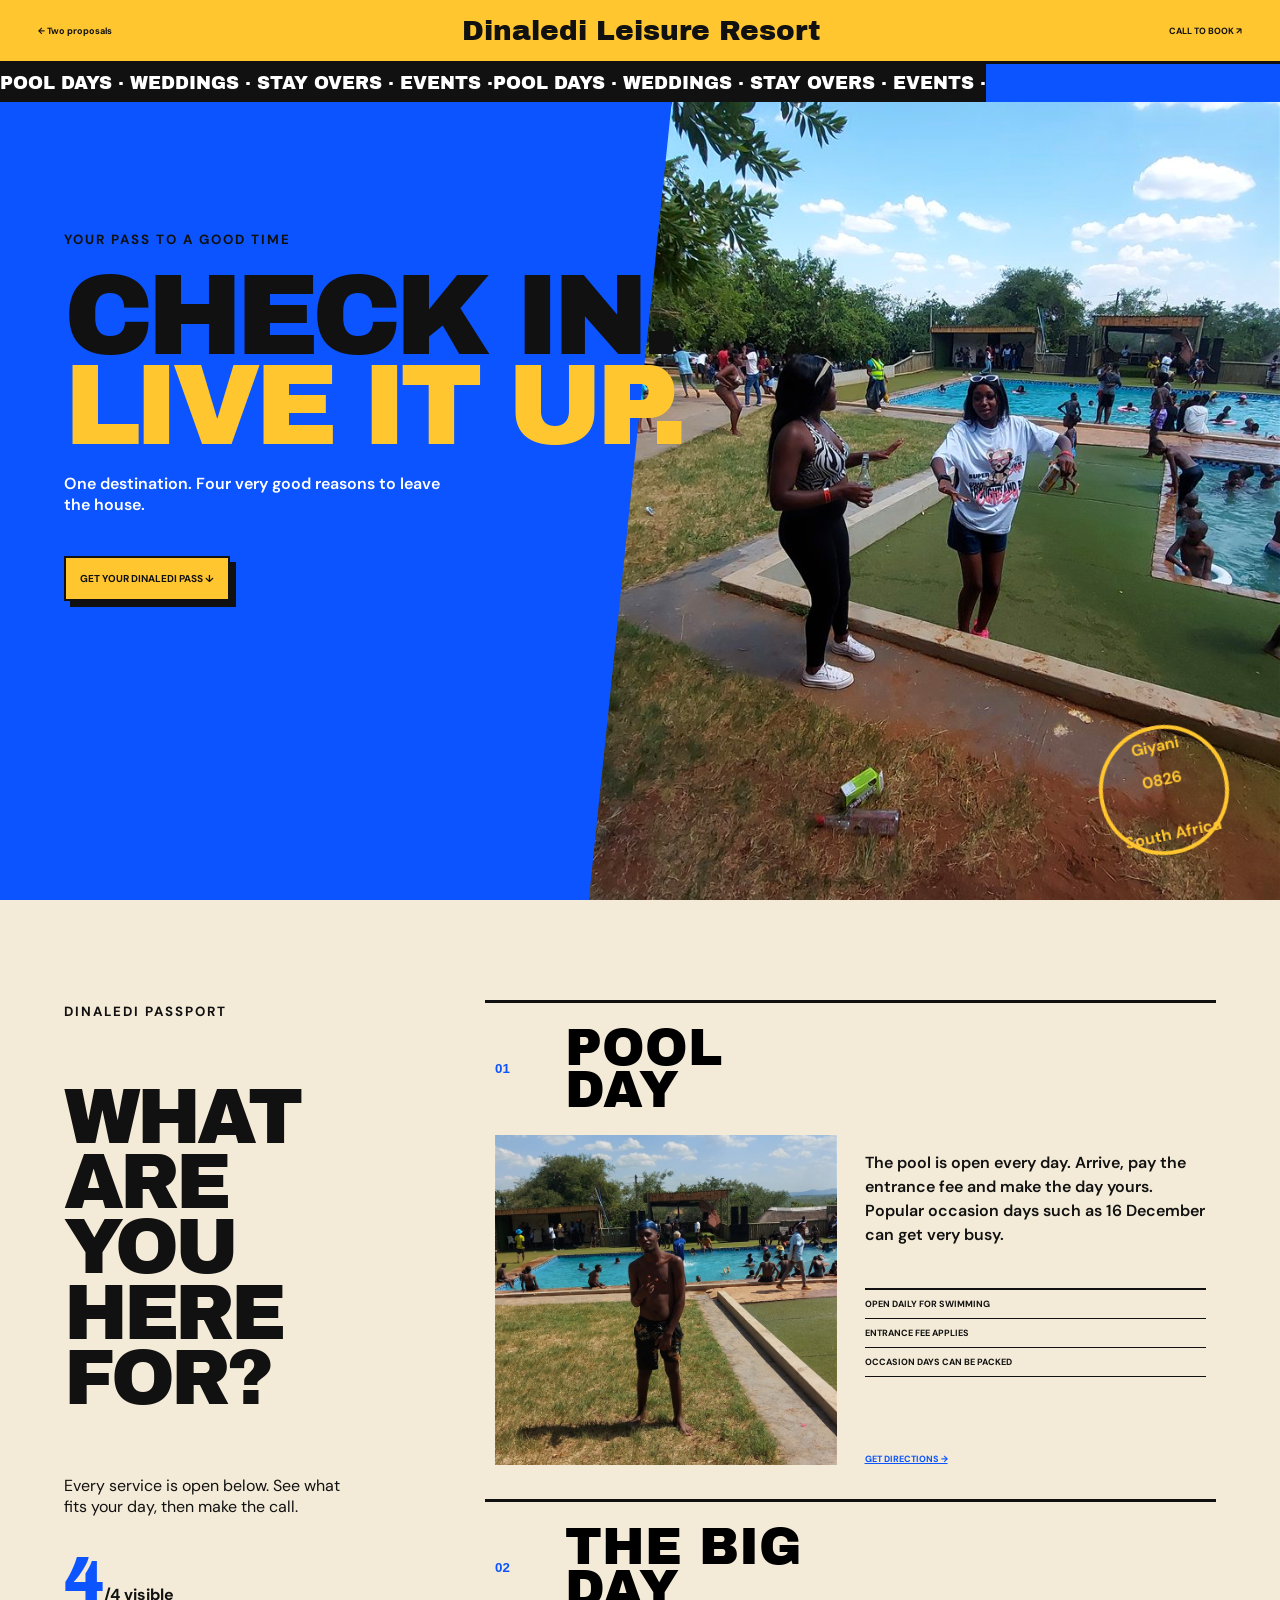
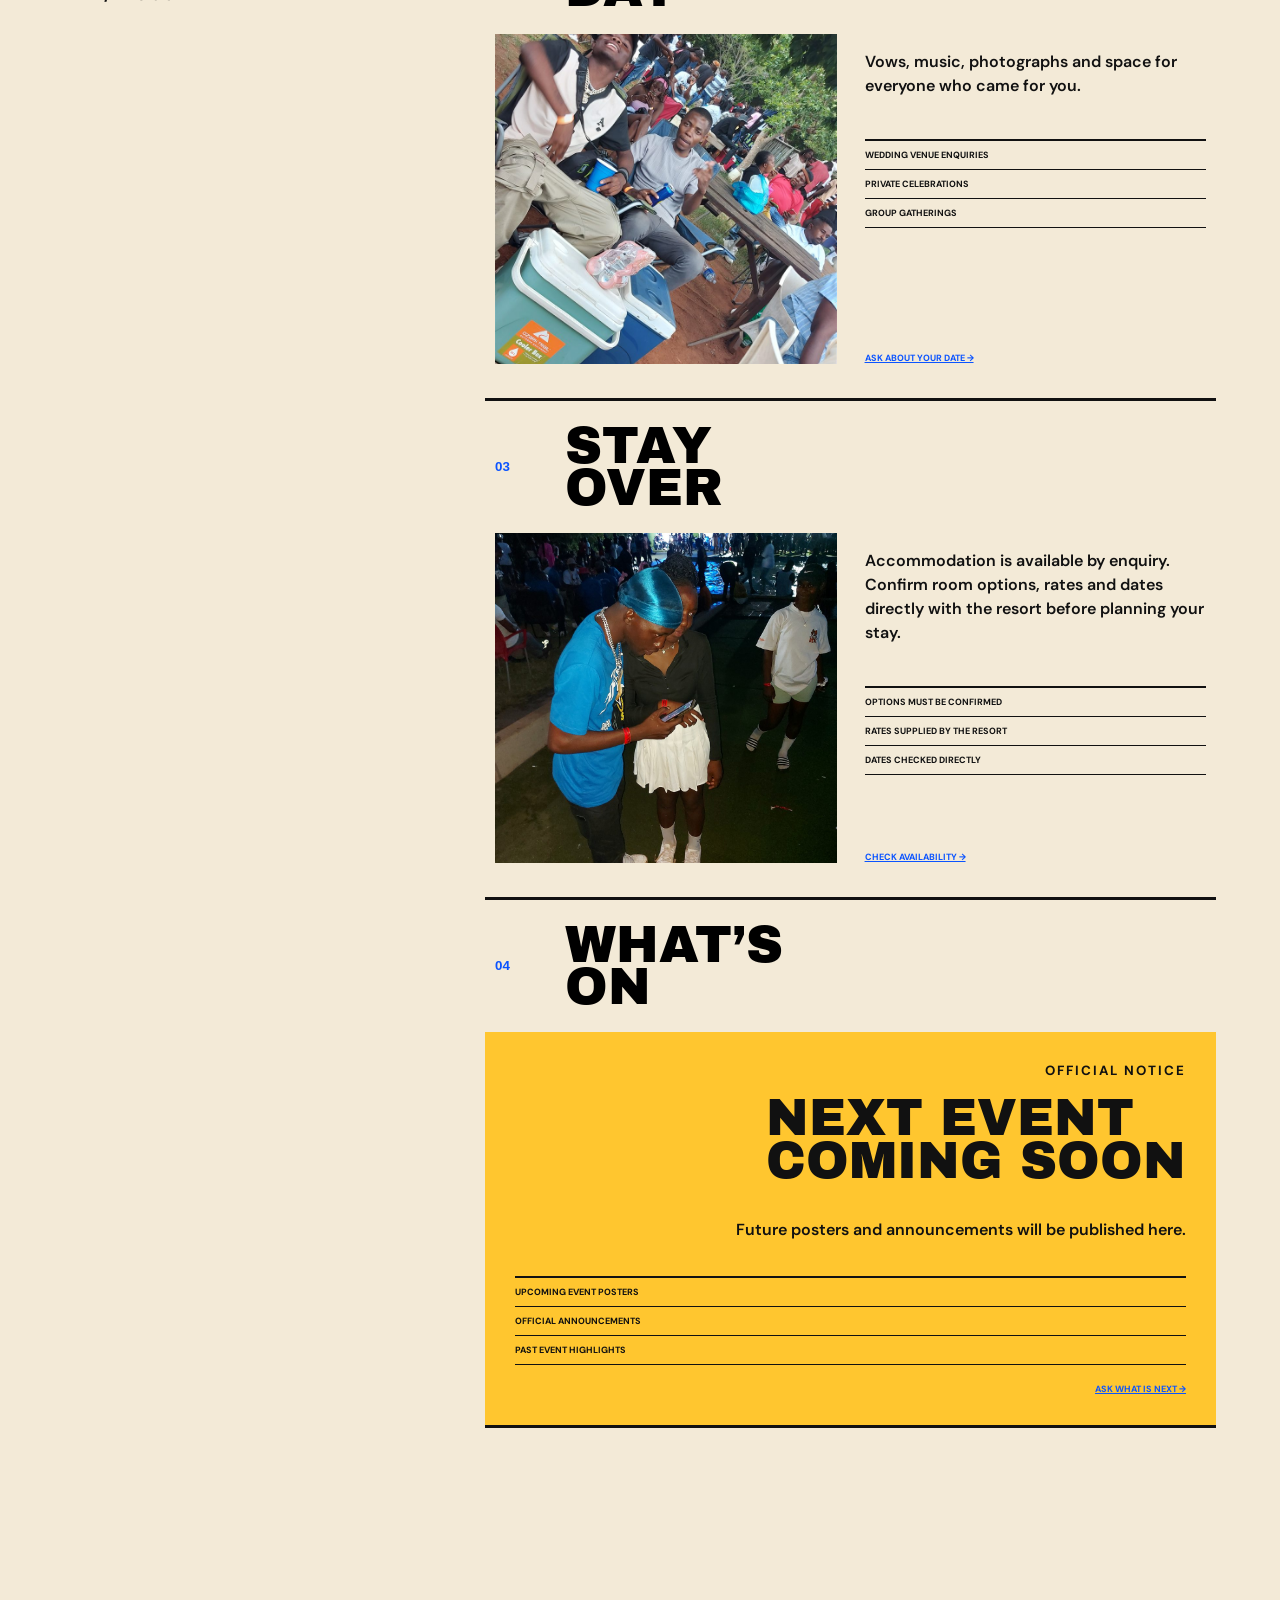
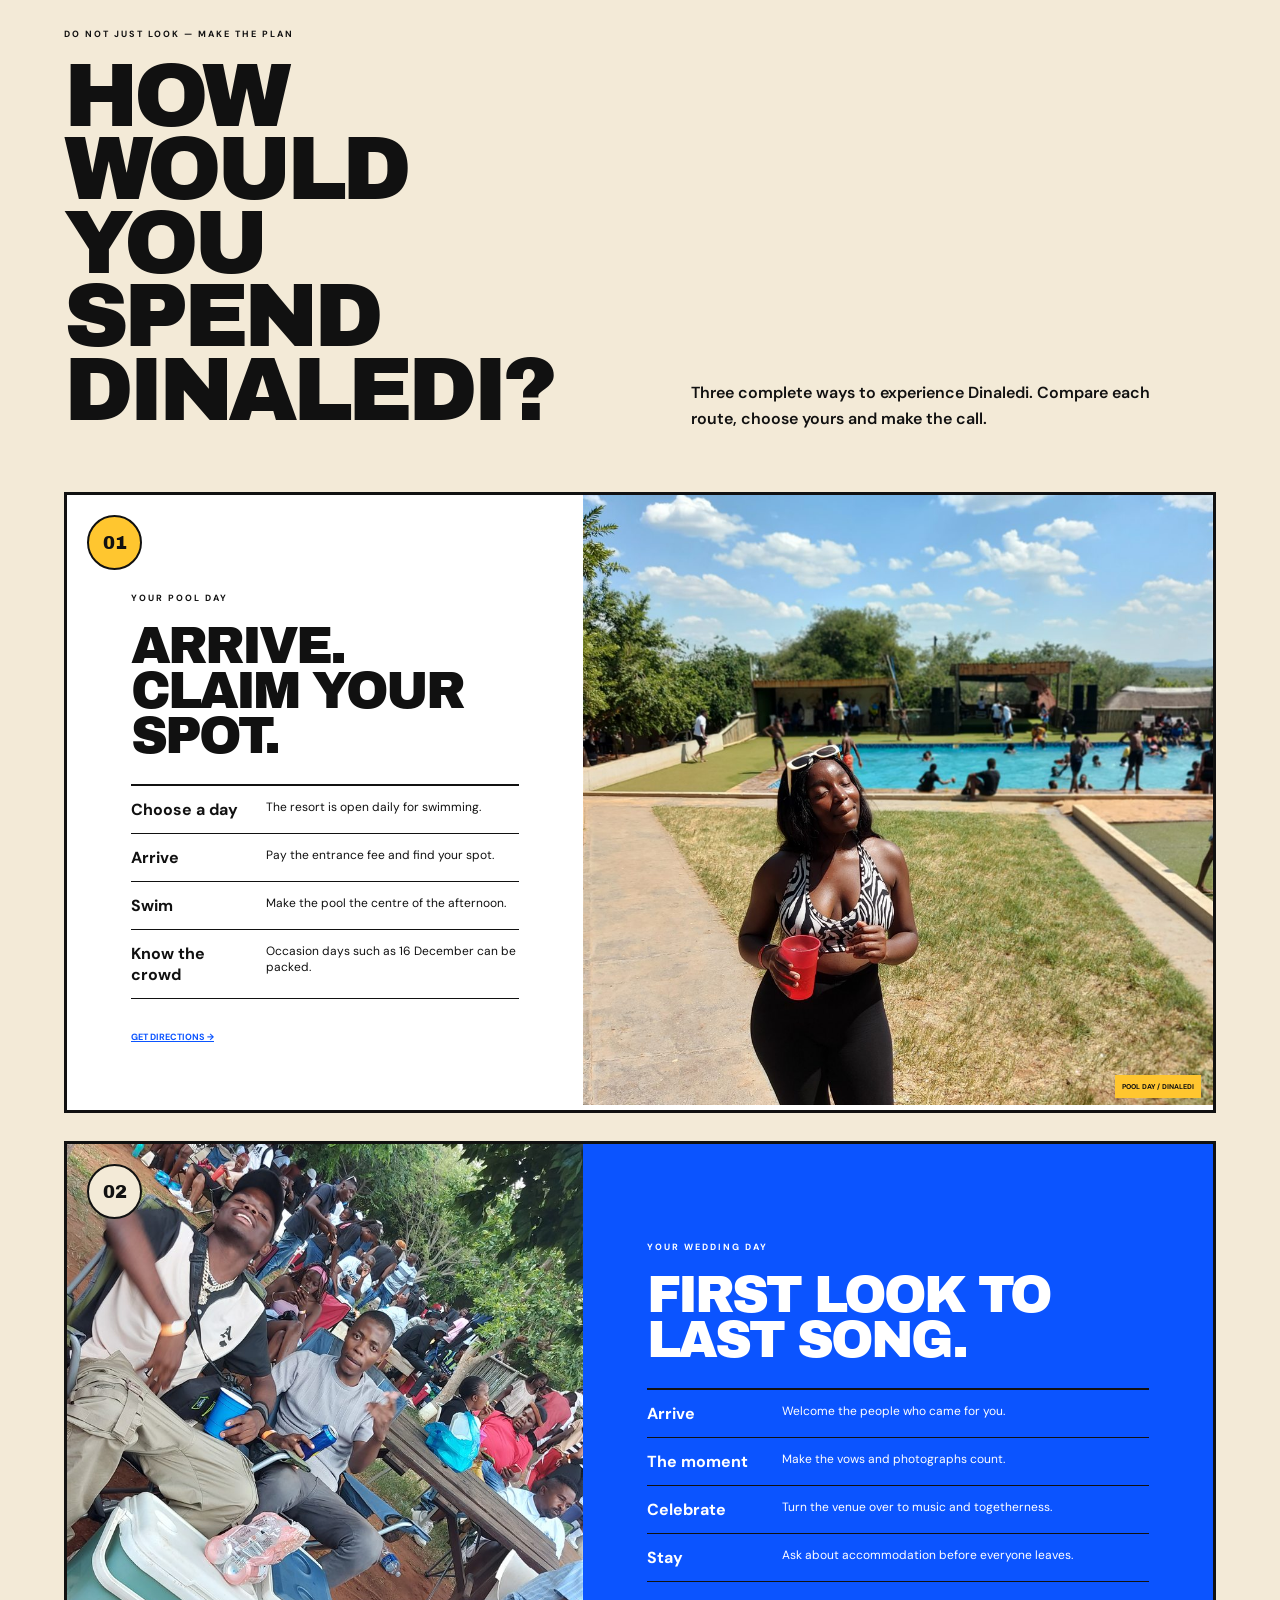
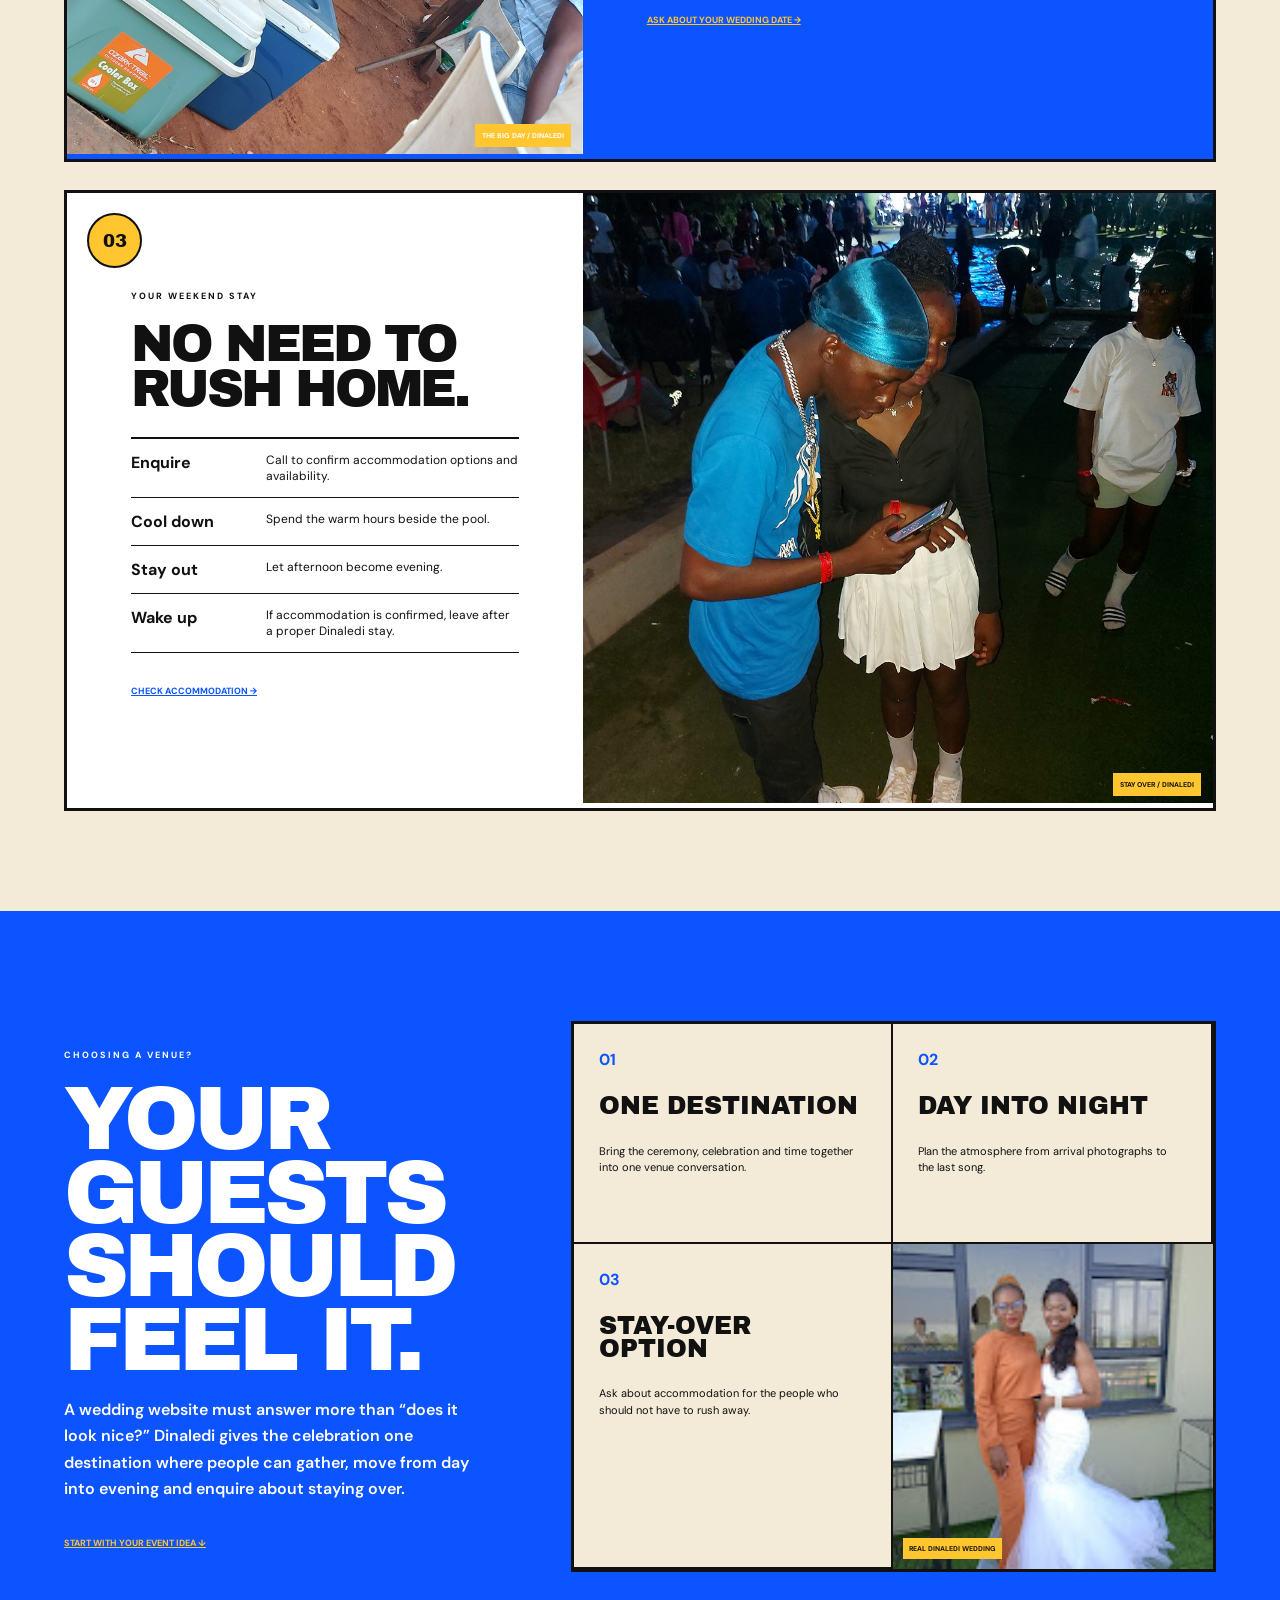
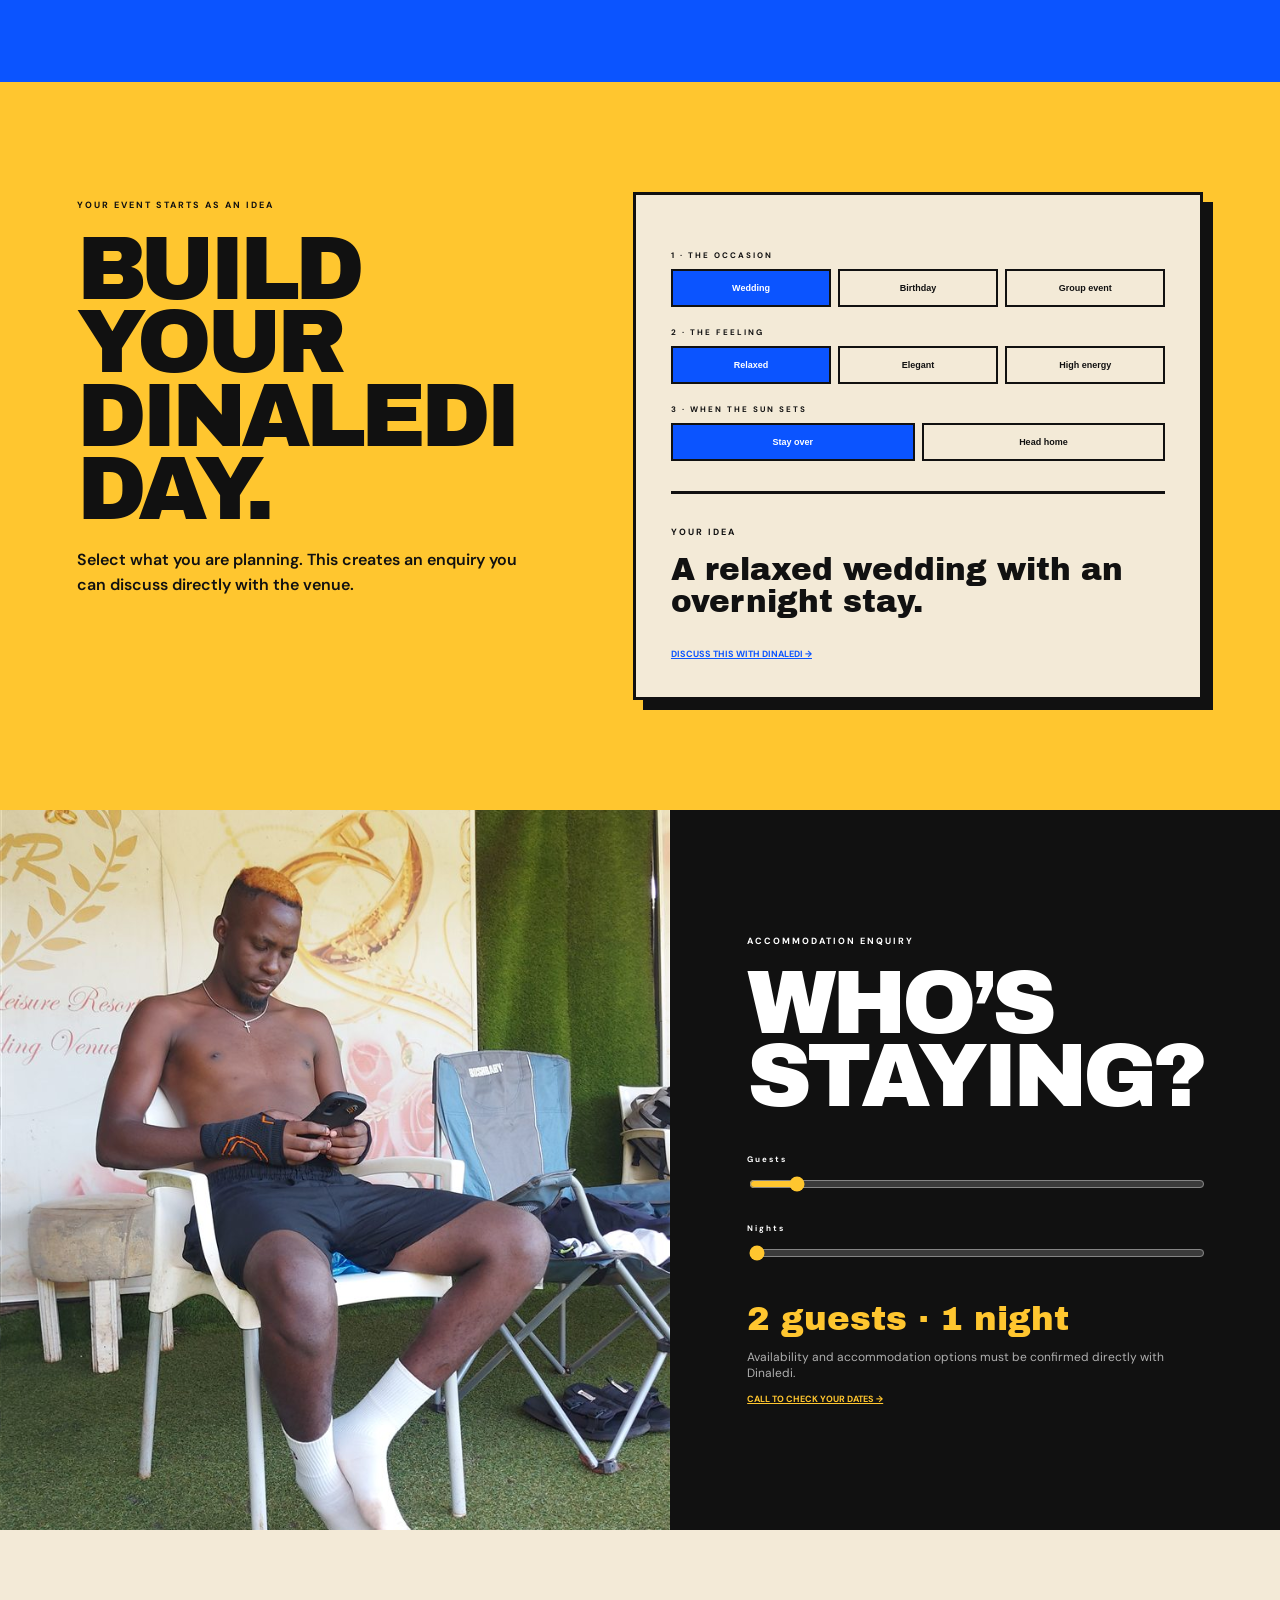
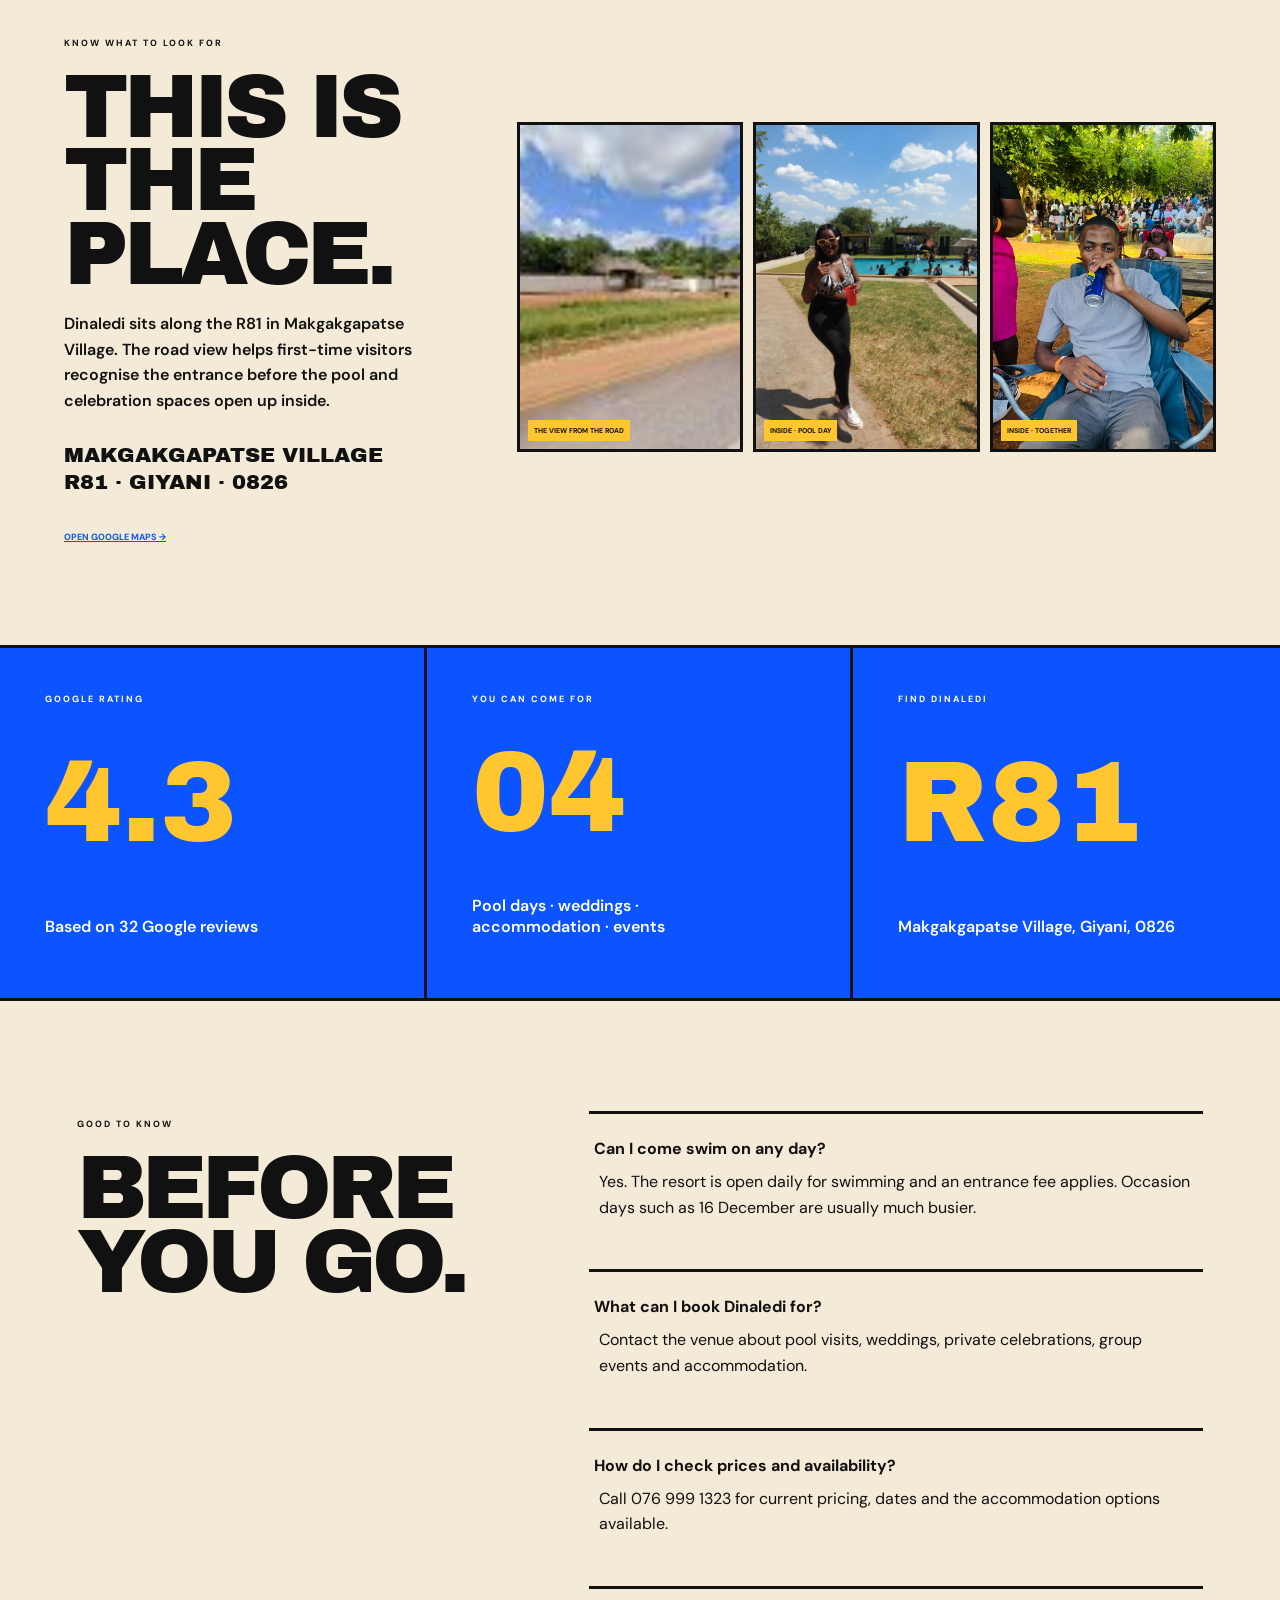
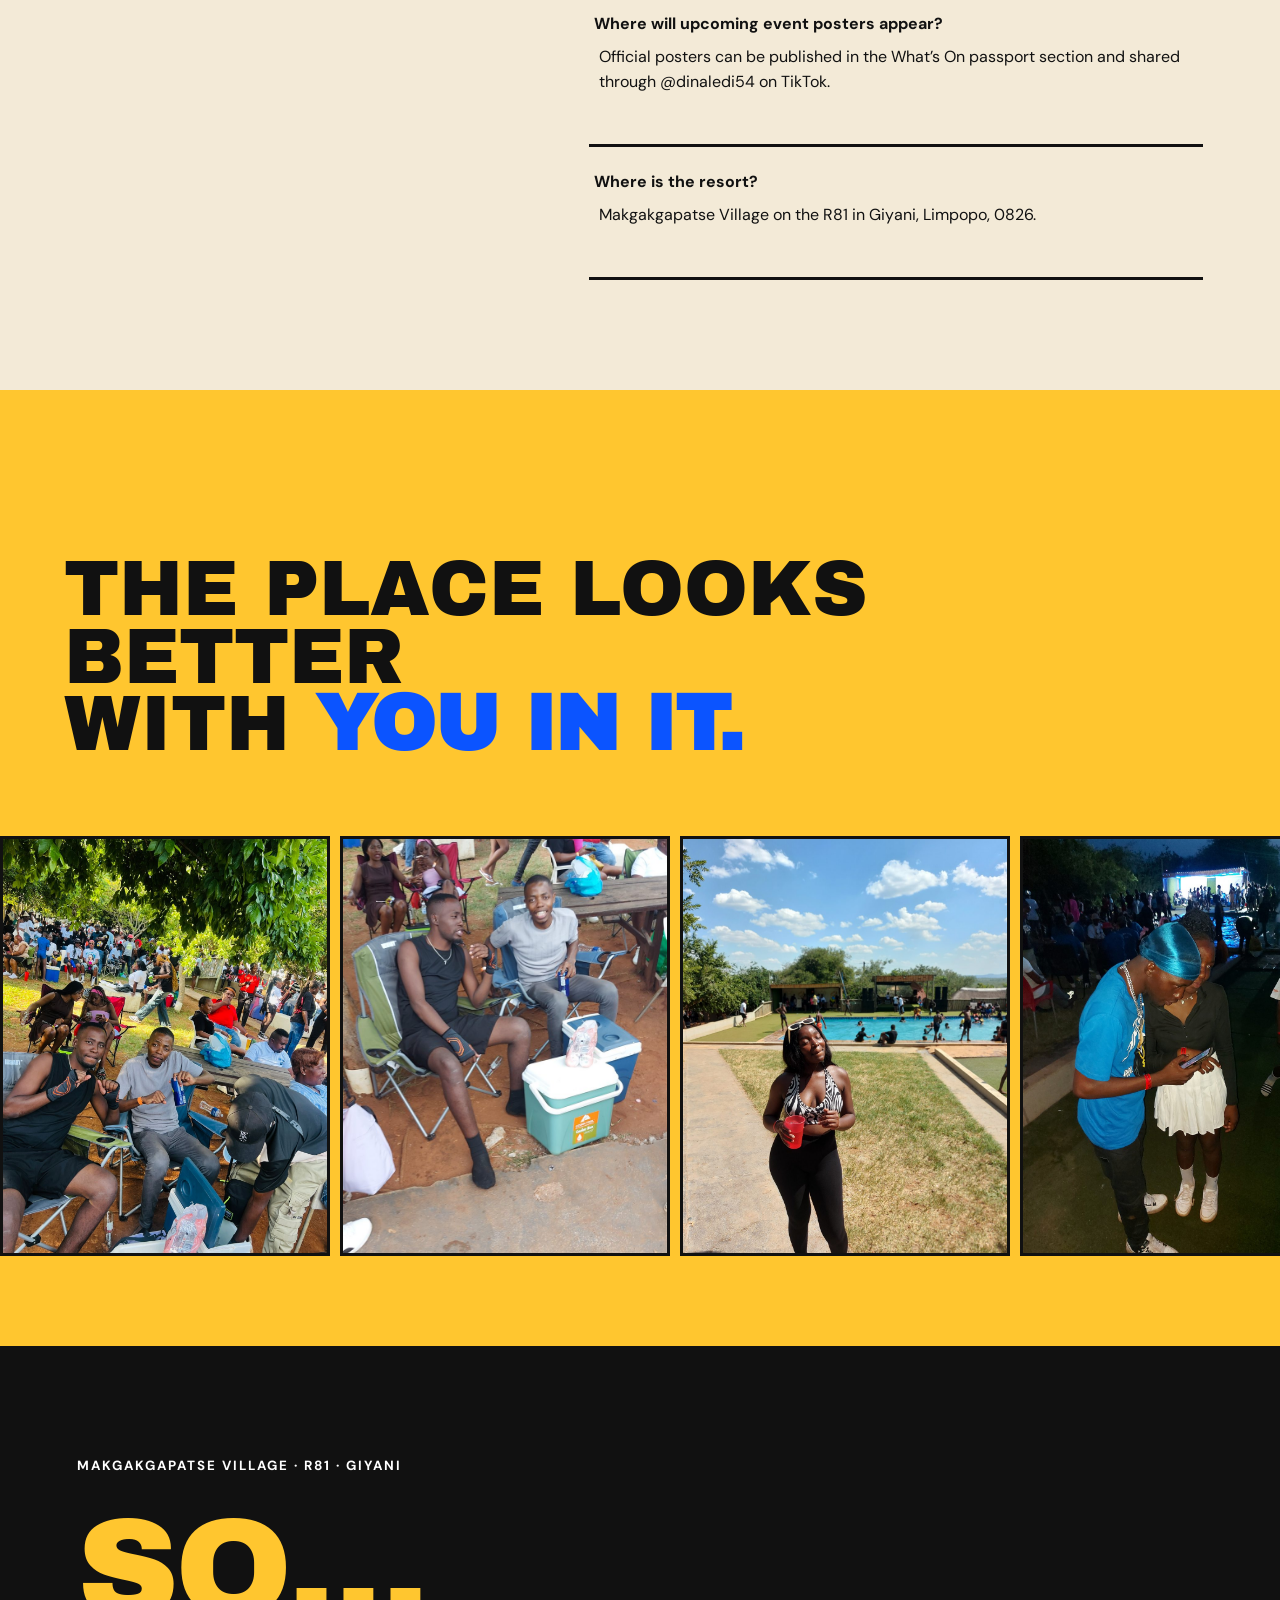
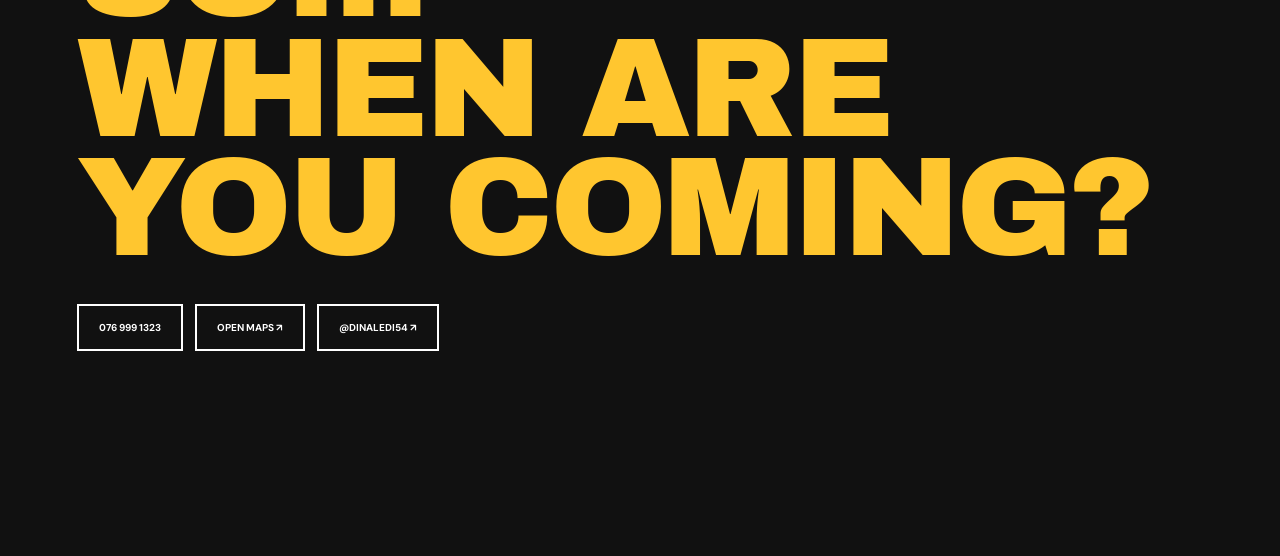
==== commit 052796b2: "Standardise the Dinaledi Leisure Resort name" ====
--- a/prop1/index.html
+++ b/prop1/index.html
@@ -1,4 +1,4 @@
-<!doctype html><html lang="en"><head><meta charset="UTF-8"><meta name="viewport" content="width=device-width,initial-scale=1"><title>Proposal 1 — Dinaledi Passport</title><link rel="preconnect" href="https://fonts.googleapis.com"><link rel="preconnect" href="https://fonts.gstatic.com" crossorigin><link href="https://fonts.googleapis.com/css2?family=Archivo+Black&family=DM+Sans:wght@400;600;700&display=swap" rel="stylesheet"><link rel="stylesheet" href="style.css"><link rel="stylesheet" href="extended.css"><link rel="stylesheet" href="mobile-fix.css"><link rel="stylesheet" href="revised.css"><link rel="stylesheet" href="ux-audit.css"></head><body><header><a href="..">← Three proposals</a><b>DINALEDI</b><a href="tel:0769991323">CALL TO BOOK ↗</a></header><main><section class="hero"><div class="marquee"><span>POOL DAYS · WEDDINGS · STAY OVERS · EVENTS · </span><span>POOL DAYS · WEDDINGS · STAY OVERS · EVENTS · </span></div><div class="hero-photo"></div><div class="hero-copy"><small>YOUR PASS TO A GOOD TIME</small><h1>CHECK IN.<br><i>LIVE IT UP.</i></h1><p>One destination. Four very good reasons to leave the house.</p><a href="#passport">GET YOUR DINALEDI PASS ↓</a></div><div class="stamp">Giyani<br><b>0826</b><br>South Africa</div></section><section id="passport" class="passport"><aside><small>DINALEDI PASSPORT</small><h2>WHAT ARE<br>YOU HERE FOR?</h2><p>Every service is open below. See what fits your day, then make the call.</p><div class="counter"><b id="count">4</b>/4 visible</div></aside><div class="passes"><article data-pass="pool"><button><span>01</span><b>POOL<br>DAY</b><i>OPEN +</i></button><div><img src="../images/web/pool-wide.jpg" alt="Dinaledi pool"><p>The pool is open every day. Arrive, pay the entrance fee and make the day yours. Popular occasion days such as 16 December can get very busy.</p><ul class="pass-facts"><li>Open daily for swimming</li><li>Entrance fee applies</li><li>Occasion days can be packed</li></ul><a href="https://www.google.com/maps/search/?api=1&query=Dinaledi+Leisure+Resort+Giyani">GET DIRECTIONS →</a></div></article><article data-pass="wedding"><button><span>02</span><b>THE BIG<br>DAY</b><i>OPEN +</i></button><div><img src="../images/web/celebration-wide.jpg" alt="Dinaledi celebration"><p>Vows, music, photographs and space for everyone who came for you.</p><ul class="pass-facts"><li>Wedding venue enquiries</li><li>Private celebrations</li><li>Group gatherings</li></ul><a href="tel:0769991323">ASK ABOUT YOUR DATE →</a></div></article><article data-pass="stay"><button><span>03</span><b>STAY<br>OVER</b><i>OPEN +</i></button><div><img src="../images/web/evening.jpg" alt="Dinaledi evening"><p>Accommodation is available by enquiry. Confirm room options, rates and dates directly with the resort before planning your stay.</p><ul class="pass-facts"><li>Options must be confirmed</li><li>Rates supplied by the resort</li><li>Dates checked directly</li></ul><a href="tel:0769991323">CHECK AVAILABILITY →</a></div></article><article data-pass="events"><button><span>04</span><b>WHAT’S<br>ON</b><i>OPEN +</i></button><div class="poster"><small>OFFICIAL NOTICE</small><strong>NEXT EVENT<br>COMING SOON</strong><p>Future posters and announcements will be published here.</p><ul class="pass-facts"><li>Upcoming event posters</li><li>Official announcements</li><li>Past event highlights</li></ul><a href="tel:0769991323">ASK WHAT IS NEXT →</a></div></article></div></section><section class="itinerary"><div class="itinerary-head"><small>DO NOT JUST LOOK — MAKE THE PLAN</small><h2>HOW WOULD<br>YOU SPEND<br>DINALEDI?</h2><p>Three complete ways to experience Dinaledi. Compare each route, choose yours and make the call.</p></div><div class="route-stack"><article class="route-card"><div class="route-number">01</div><div class="route-content"><small>YOUR POOL DAY</small><h3>ARRIVE. CLAIM YOUR SPOT.</h3><ol><li><b>Choose a day</b><span>The resort is open daily for swimming.</span></li><li><b>Arrive</b><span>Pay the entrance fee and find your spot.</span></li><li><b>Swim</b><span>Make the pool the centre of the afternoon.</span></li><li><b>Know the crowd</b><span>Occasion days such as 16 December can be packed.</span></li></ol><a href="https://www.google.com/maps/search/?api=1&query=Dinaledi+Leisure+Resort+Giyani">GET DIRECTIONS →</a></div><figure><img src="../images/web/pool-guest-1.jpg" alt="Pool day at Dinaledi"><figcaption>POOL DAY / DINALEDI</figcaption></figure></article><article class="route-card wedding-route"><div class="route-number">02</div><figure><img src="../images/web/celebration-wide.jpg" alt="Wedding day at Dinaledi"><figcaption>THE BIG DAY / DINALEDI</figcaption></figure><div class="route-content"><small>YOUR WEDDING DAY</small><h3>FIRST LOOK TO LAST SONG.</h3><ol><li><b>Arrive</b><span>Welcome the people who came for you.</span></li><li><b>The moment</b><span>Make the vows and photographs count.</span></li><li><b>Celebrate</b><span>Turn the venue over to music and togetherness.</span></li><li><b>Stay</b><span>Ask about accommodation before everyone leaves.</span></li></ol><a href="tel:0769991323">ASK ABOUT YOUR WEDDING DATE →</a></div></article><article class="route-card"><div class="route-number">03</div><div class="route-content"><small>YOUR WEEKEND STAY</small><h3>NO NEED TO RUSH HOME.</h3><ol><li><b>Enquire</b><span>Call to confirm accommodation options and availability.</span></li><li><b>Cool down</b><span>Spend the warm hours beside the pool.</span></li><li><b>Stay out</b><span>Let afternoon become evening.</span></li><li><b>Wake up</b><span>If accommodation is confirmed, leave after a proper Dinaledi stay.</span></li></ol><a href="tel:0769991323">CHECK ACCOMMODATION →</a></div><figure><img src="../images/web/evening.jpg" alt="Weekend stay at Dinaledi"><figcaption>STAY OVER / DINALEDI</figcaption></figure></article></div></section>
+<!doctype html><html lang="en"><head><meta charset="UTF-8"><meta name="viewport" content="width=device-width,initial-scale=1"><title>Proposal 1 — Dinaledi Passport</title><link rel="preconnect" href="https://fonts.googleapis.com"><link rel="preconnect" href="https://fonts.gstatic.com" crossorigin><link href="https://fonts.googleapis.com/css2?family=Archivo+Black&family=DM+Sans:wght@400;600;700&display=swap" rel="stylesheet"><link rel="stylesheet" href="style.css"><link rel="stylesheet" href="extended.css"><link rel="stylesheet" href="mobile-fix.css"><link rel="stylesheet" href="revised.css"><link rel="stylesheet" href="ux-audit.css"></head><body><header><a href="..">← Two proposals</a><b>Dinaledi Leisure Resort</b><a href="tel:0769991323">CALL TO BOOK ↗</a></header><main><section class="hero"><div class="marquee"><span>POOL DAYS · WEDDINGS · STAY OVERS · EVENTS · </span><span>POOL DAYS · WEDDINGS · STAY OVERS · EVENTS · </span></div><div class="hero-photo"></div><div class="hero-copy"><small>YOUR PASS TO A GOOD TIME</small><h1>CHECK IN.<br><i>LIVE IT UP.</i></h1><p>One destination. Four very good reasons to leave the house.</p><a href="#passport">GET YOUR DINALEDI PASS ↓</a></div><div class="stamp">Giyani<br><b>0826</b><br>South Africa</div></section><section id="passport" class="passport"><aside><small>DINALEDI PASSPORT</small><h2>WHAT ARE<br>YOU HERE FOR?</h2><p>Every service is open below. See what fits your day, then make the call.</p><div class="counter"><b id="count">4</b>/4 visible</div></aside><div class="passes"><article data-pass="pool"><button><span>01</span><b>POOL<br>DAY</b><i>OPEN +</i></button><div><img src="../images/web/pool-wide.jpg" alt="Dinaledi pool"><p>The pool is open every day. Arrive, pay the entrance fee and make the day yours. Popular occasion days such as 16 December can get very busy.</p><ul class="pass-facts"><li>Open daily for swimming</li><li>Entrance fee applies</li><li>Occasion days can be packed</li></ul><a href="https://www.google.com/maps/search/?api=1&query=Dinaledi+Leisure+Resort+Giyani">GET DIRECTIONS →</a></div></article><article data-pass="wedding"><button><span>02</span><b>THE BIG<br>DAY</b><i>OPEN +</i></button><div><img src="../images/web/celebration-wide.jpg" alt="Dinaledi celebration"><p>Vows, music, photographs and space for everyone who came for you.</p><ul class="pass-facts"><li>Wedding venue enquiries</li><li>Private celebrations</li><li>Group gatherings</li></ul><a href="tel:0769991323">ASK ABOUT YOUR DATE →</a></div></article><article data-pass="stay"><button><span>03</span><b>STAY<br>OVER</b><i>OPEN +</i></button><div><img src="../images/web/evening.jpg" alt="Dinaledi evening"><p>Accommodation is available by enquiry. Confirm room options, rates and dates directly with the resort before planning your stay.</p><ul class="pass-facts"><li>Options must be confirmed</li><li>Rates supplied by the resort</li><li>Dates checked directly</li></ul><a href="tel:0769991323">CHECK AVAILABILITY →</a></div></article><article data-pass="events"><button><span>04</span><b>WHAT’S<br>ON</b><i>OPEN +</i></button><div class="poster"><small>OFFICIAL NOTICE</small><strong>NEXT EVENT<br>COMING SOON</strong><p>Future posters and announcements will be published here.</p><ul class="pass-facts"><li>Upcoming event posters</li><li>Official announcements</li><li>Past event highlights</li></ul><a href="tel:0769991323">ASK WHAT IS NEXT →</a></div></article></div></section><section class="itinerary"><div class="itinerary-head"><small>DO NOT JUST LOOK — MAKE THE PLAN</small><h2>HOW WOULD<br>YOU SPEND<br>DINALEDI?</h2><p>Three complete ways to experience Dinaledi. Compare each route, choose yours and make the call.</p></div><div class="route-stack"><article class="route-card"><div class="route-number">01</div><div class="route-content"><small>YOUR POOL DAY</small><h3>ARRIVE. CLAIM YOUR SPOT.</h3><ol><li><b>Choose a day</b><span>The resort is open daily for swimming.</span></li><li><b>Arrive</b><span>Pay the entrance fee and find your spot.</span></li><li><b>Swim</b><span>Make the pool the centre of the afternoon.</span></li><li><b>Know the crowd</b><span>Occasion days such as 16 December can be packed.</span></li></ol><a href="https://www.google.com/maps/search/?api=1&query=Dinaledi+Leisure+Resort+Giyani">GET DIRECTIONS →</a></div><figure><img src="../images/web/pool-guest-1.jpg" alt="Pool day at Dinaledi"><figcaption>POOL DAY / DINALEDI</figcaption></figure></article><article class="route-card wedding-route"><div class="route-number">02</div><figure><img src="../images/web/celebration-wide.jpg" alt="Wedding day at Dinaledi"><figcaption>THE BIG DAY / DINALEDI</figcaption></figure><div class="route-content"><small>YOUR WEDDING DAY</small><h3>FIRST LOOK TO LAST SONG.</h3><ol><li><b>Arrive</b><span>Welcome the people who came for you.</span></li><li><b>The moment</b><span>Make the vows and photographs count.</span></li><li><b>Celebrate</b><span>Turn the venue over to music and togetherness.</span></li><li><b>Stay</b><span>Ask about accommodation before everyone leaves.</span></li></ol><a href="tel:0769991323">ASK ABOUT YOUR WEDDING DATE →</a></div></article><article class="route-card"><div class="route-number">03</div><div class="route-content"><small>YOUR WEEKEND STAY</small><h3>NO NEED TO RUSH HOME.</h3><ol><li><b>Enquire</b><span>Call to confirm accommodation options and availability.</span></li><li><b>Cool down</b><span>Spend the warm hours beside the pool.</span></li><li><b>Stay out</b><span>Let afternoon become evening.</span></li><li><b>Wake up</b><span>If accommodation is confirmed, leave after a proper Dinaledi stay.</span></li></ol><a href="tel:0769991323">CHECK ACCOMMODATION →</a></div><figure><img src="../images/web/evening.jpg" alt="Weekend stay at Dinaledi"><figcaption>STAY OVER / DINALEDI</figcaption></figure></article></div></section>
 <section class="venue-decision"><div class="decision-copy"><small>CHOOSING A VENUE?</small><h2>YOUR GUESTS<br>SHOULD FEEL IT.</h2><p>A wedding website must answer more than “does it look nice?” Dinaledi gives the celebration one destination where people can gather, move from day into evening and enquire about staying over.</p><a href="#build-day">START WITH YOUR EVENT IDEA ↓</a></div><div class="decision-grid"><article><b>01</b><h3>ONE DESTINATION</h3><p>Bring the ceremony, celebration and time together into one venue conversation.</p></article><article><b>02</b><h3>DAY INTO NIGHT</h3><p>Plan the atmosphere from arrival photographs to the last song.</p></article><article><b>03</b><h3>STAY-OVER OPTION</h3><p>Ask about accommodation for the people who should not have to rush away.</p></article><figure><img src="../images/unnamed (28).jpg" alt="Bride at Dinaledi"><figcaption>REAL DINALEDI WEDDING</figcaption></figure></div></section>
 <section class="builder" id="build-day"><div class="builder-copy"><small>YOUR EVENT STARTS AS AN IDEA</small><h2>BUILD YOUR<br>DINALEDI DAY.</h2><p>Select what you are planning. This creates an enquiry you can discuss directly with the venue.</p></div><div class="builder-card"><label>1 · THE OCCASION</label><div class="pick" data-pick="occasion"><button class="selected">Wedding</button><button>Birthday</button><button>Group event</button></div><label>2 · THE FEELING</label><div class="pick" data-pick="mood"><button class="selected">Relaxed</button><button>Elegant</button><button>High energy</button></div><label>3 · WHEN THE SUN SETS</label><div class="pick" data-pick="finish"><button class="selected">Stay over</button><button>Head home</button></div><div class="idea"><small>YOUR IDEA</small><strong id="idea">A relaxed wedding with an overnight stay.</strong><a href="tel:0769991323">DISCUSS THIS WITH DINALEDI →</a></div></div></section>
 <section class="stay-planner"><div class="stay-photo"></div><div class="stay-form"><small>ACCOMMODATION ENQUIRY</small><h2>WHO’S<br>STAYING?</h2><label>Guests <input id="guests" type="range" min="1" max="12" value="2"></label><label>Nights <input id="nights" type="range" min="1" max="7" value="1"></label><strong id="stay-summary">2 guests · 1 night</strong><p>Availability and accommodation options must be confirmed directly with Dinaledi.</p><a href="tel:0769991323">CALL TO CHECK YOUR DATES →</a></div></section>
--- a/prop1/ux-audit.css
+++ b/prop1/ux-audit.css
@@ -56,3 +56,4 @@
   .itinerary-head h2,.decision-copy h2,.builder h2,.arrival-copy h2,.questions h2{font-size:64px}
   .route-content h3{font-size:45px}.finish h2{font-size:90px}
 }
+@media(max-width:760px){header b{font-size:14px;letter-spacing:-.5px;white-space:nowrap}}
